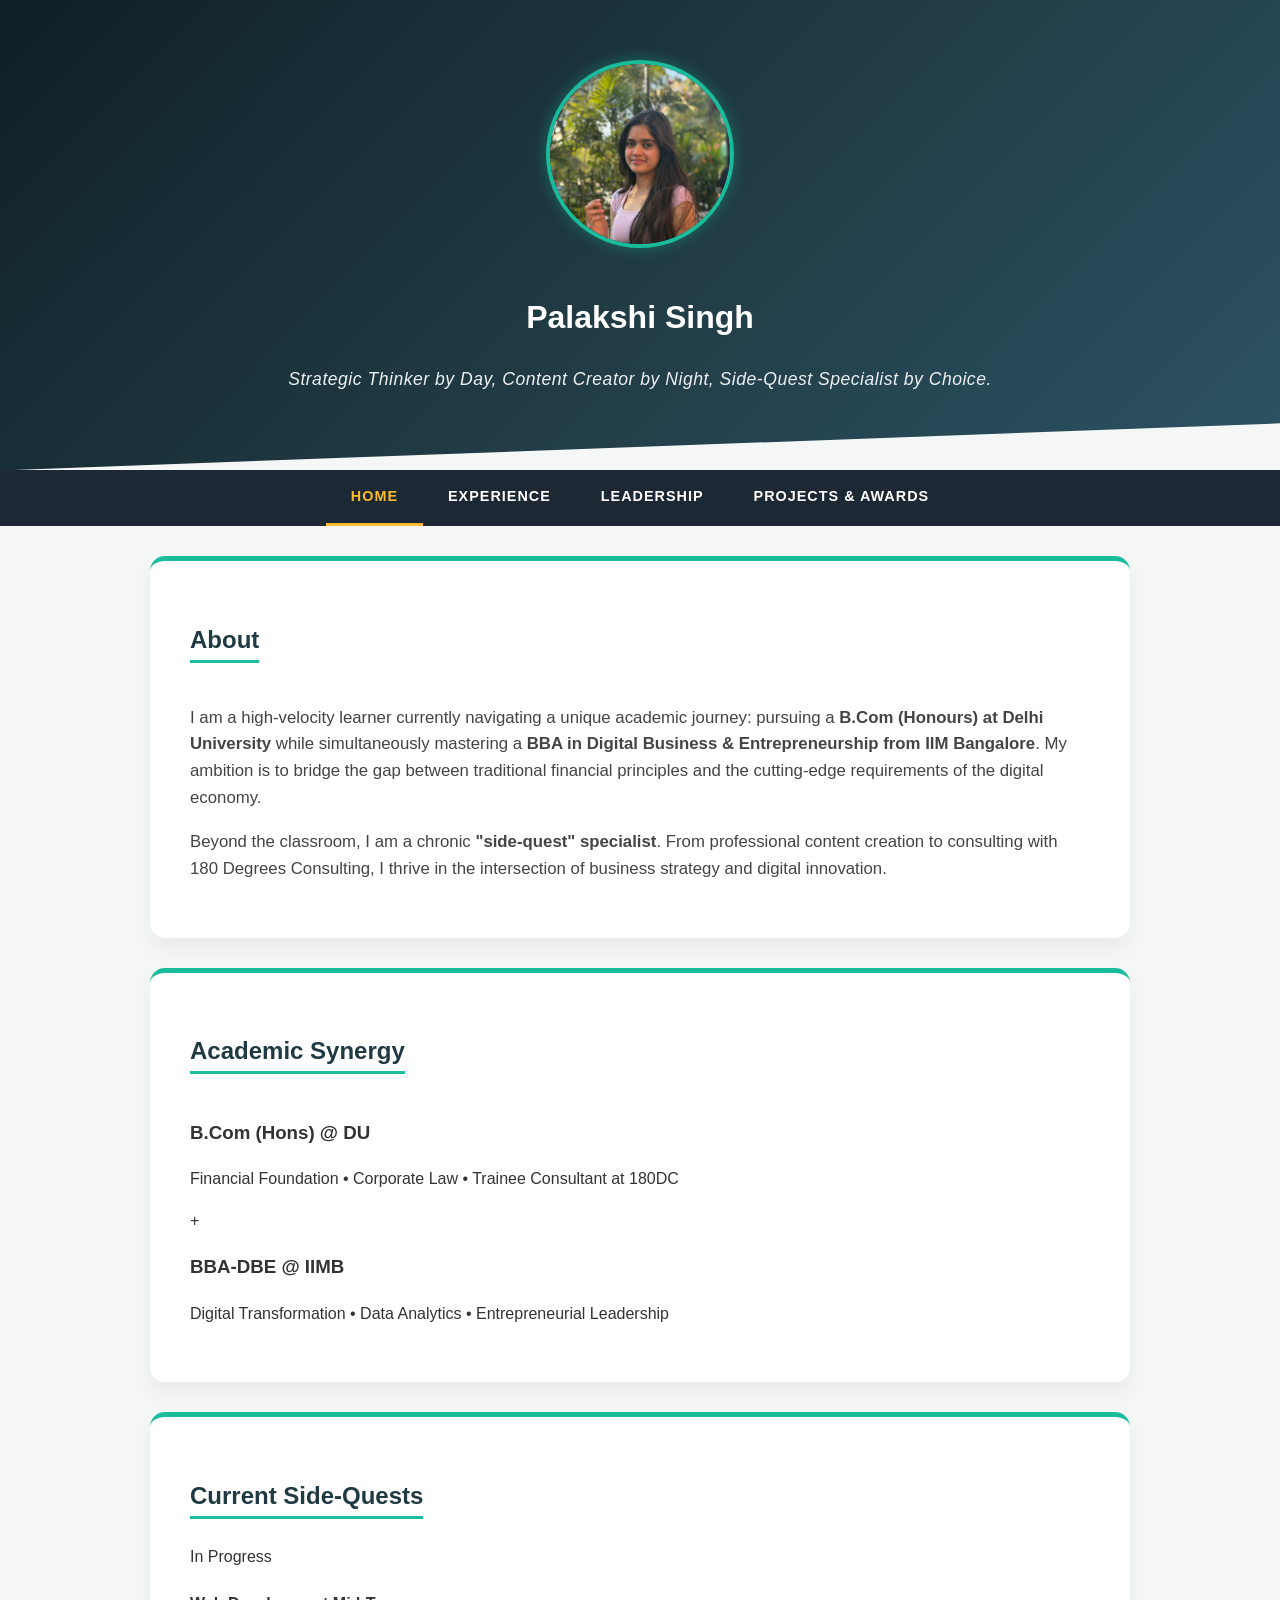
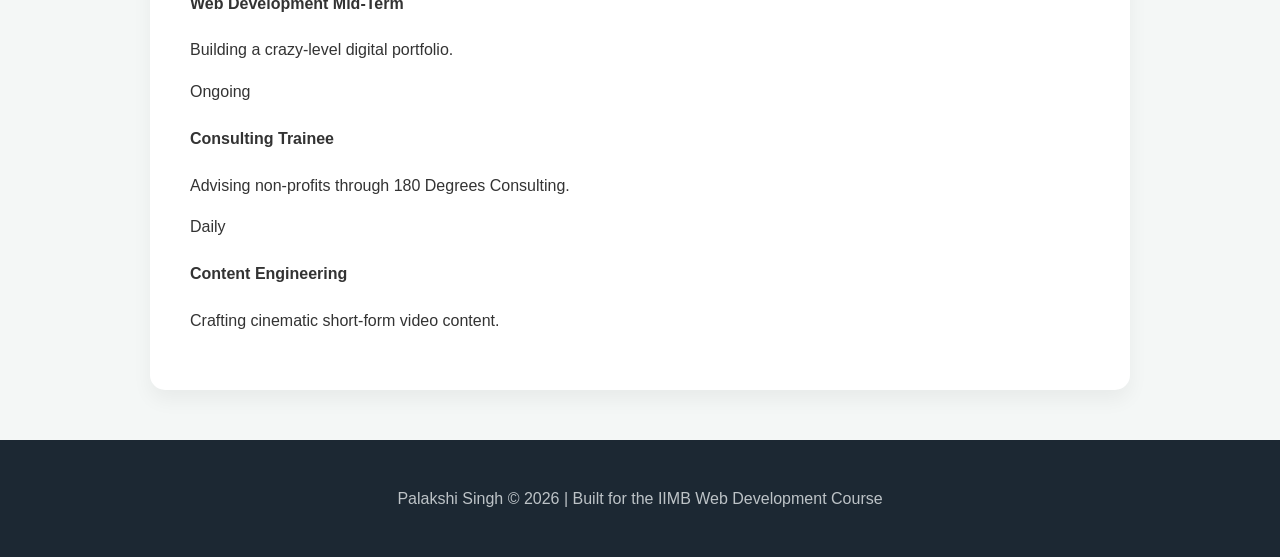
==== index.html @ eb44dcea "index.html" ====
<!DOCTYPE html>
<html lang="en">
<head>
    <meta charset="UTF-8">
    <meta name="viewport" content="width=device-width, initial-scale=1.0">
    <title>Palakshi Singh | Strategic Leader</title>
    <link rel="stylesheet" href="style.css">
</head>
<body>
    <header>
        <div class="header-content">
            <img src="profile.jpeg" alt="Palakshi Singh" class="profile-img">
            <h1>Palakshi Singh</h1>
            <p class="tagline">Strategic Thinker by Day, Content Creator by Night, Side-Quest Specialist by Choice.</p>
        </div>
    </header>

    <nav>
        <ul>
            <li><a href="index.html" class="active">Home</a></li>
            <li><a href="experience.html">Experience</a></li>
            <li><a href="leadership.html">Leadership</a></li>
            <li><a href="projects.html">Projects & Awards</a></li>
        </ul>
    </nav>

    <main>
        <section class="card glass-card">
            <h2>About</h2>
            <div class="about-content">
                <p>I am a high-velocity learner currently navigating a unique academic journey: pursuing a <strong>B.Com (Honours) at Delhi University</strong> while simultaneously mastering a <strong>BBA in Digital Business & Entrepreneurship from IIM Bangalore</strong>. My ambition is to bridge the gap between traditional financial principles and the cutting-edge requirements of the digital economy.</p>
                <p>Beyond the classroom, I am a chronic <strong>"side-quest" specialist</strong>. From professional content creation to consulting with 180 Degrees Consulting, I thrive in the intersection of business strategy and digital innovation.</p>
            </div>
        </section>

        <section class="card">
            <h2>Academic Synergy</h2>
            <div class="synergy-container">
                <div class="synergy-box du">
                    <h3>B.Com (Hons) @ DU</h3>
                    <p>Financial Foundation • Corporate Law • Trainee Consultant at 180DC</p>
                </div>
                <div class="synergy-plus">+</div>
                <div class="synergy-box iimb">
                    <h3>BBA-DBE @ IIMB</h3>
                    <p>Digital Transformation • Data Analytics • Entrepreneurial Leadership</p>
                </div>
            </div>
        </section>

        <section class="card">
            <h2>Current Side-Quests</h2>
            <div class="quest-grid">
                <div class="quest-item">
                    <span class="quest-status">In Progress</span>
                    <h4>Web Development Mid-Term</h4>
                    <p>Building a crazy-level digital portfolio.</p>
                </div>
                <div class="quest-item">
                    <span class="quest-status">Ongoing</span>
                    <h4>Consulting Trainee</h4>
                    <p>Advising non-profits through 180 Degrees Consulting.</p>
                </div>
                <div class="quest-item">
                    <span class="quest-status">Daily</span>
                    <h4>Content Engineering</h4>
                    <p>Crafting cinematic short-form video content.</p>
                </div>
            </div>
        </section>
    </main>

    <footer>
        <p>Palakshi Singh &copy; 2026 | Built for the IIMB Web Development Course</p>
    </footer>
</body>
</html>
---- style.css ----
/* 1. Variables for easy theme management */
:root {
    --primary-gradient: linear-gradient(135deg, #0f2027, #203a43, #2c5364);
    --accent-color: #1abc9c;
    --text-dark: #2c3e50;
    --card-shadow: 0 10px 30px rgba(0,0,0,0.15);
}

/* 2. Body & Background */
body {
    font-family: 'Segoe UI', Roboto, Helvetica, sans-serif;
    line-height: 1.7;
    margin: 0;
    background-color: #f0f2f5;
    color: var(--text-dark);
}

/* 3. Header with New Background Gradient */
header {
    background: var(--primary-gradient);
    color: white;
    padding: 80px 20px;
    text-align: center;
    clip-path: polygon(0 0, 100% 0, 100% 85%, 0% 100%); /* Adds a stylish diagonal cut */
}

.profile-img {
    width: 220px; /* Larger as requested */
    height: 220px;
    border-radius: 50%;
    border: 6px solid rgba(255,255,255,0.2);
    object-fit: cover;
    transition: transform 0.4s ease;
}

.profile-img:hover {
    transform: rotate(5deg) scale(1.05);
}

/* 4. Navigation bar */
nav {
    background: #1c2833;
    position: sticky;
    top: 0;
    z-index: 1000;
}

nav ul {
    display: flex;
    justify-content: center;
    padding: 0;
    margin: 0;
    list-style: none;
}

nav a {
    color: white;
    text-decoration: none;
    padding: 15px 20px;
    font-size: 0.9rem;
    text-transform: uppercase;
    letter-spacing: 1px;
}

nav a:hover {
    background: var(--accent-color);
}

/* 5. Content Cards */
.card {
    background: white;
    max-width: 950px;
    margin: -40px auto 40px; /* Pulls first card onto the header */
    padding: 40px;
    border-radius: 15px;
    box-shadow: var(--card-shadow);
    position: relative;
}

h2 {
    color: #203a43;
    border-bottom: 3px solid var(--accent-color);
    display: inline-block;
    margin-bottom: 25px;
}

/* 6. Table Styling */
table {
    width: 100%;
    border-collapse: collapse;
}

th {
    background: #f8f9fa;
    padding: 15px;
    text-align: left;
}

td {
    padding: 15px;
    border-bottom: 1px solid #eee;
}

/* 7. Innovation Project Grid */
.project-container {
    display: grid;
    grid-template-columns: repeat(auto-fit, minmax(280px, 1fr));
    gap: 20px;
}

.project-box {
    background: #fdfdfd;
    border: 1px solid #efefef;
    padding: 20px;
    border-radius: 10px;
    transition: all 0.3s ease;
}

.project-box:hover {
    border-color: var(--accent-color);
    transform: translateY(-5px);
    box-shadow: 0 5px 15px rgba(0,0,0,0.1);
}

/* Footer */
footer {
    text-align: center;
    padding: 40px;
    background: #1c2833;
    color: #bdc3c7;
}

:root {
    --primary-gradient: linear-gradient(135deg, #0f2027, #203a43, #2c5364);
    --accent: #1abc9c;
    --highlight: #fdbb2d;
    --transition-speed: 0.4s;
}

body {
    font-family: 'Segoe UI', sans-serif;
    margin: 0;
    background-color: #f4f7f6;
    color: #333;
    line-height: 1.6;
}

header {
    background: var(--primary-gradient);
    color: white;
    padding: 80px 20px;
    text-align: center;
    clip-path: polygon(0 0, 100% 0, 100% 90%, 0% 100%);
}

/* --- 1. PICTURE HOVER EFFECT --- */
.profile-img {
    width: 200px;
    height: 200px;
    border-radius: 50%;
    border: 4px solid var(--accent);
    object-fit: cover;
    margin-bottom: 15px;
    box-shadow: 0 0 15px rgba(26, 188, 156, 0.4);
    transition: transform var(--transition-speed) ease, box-shadow var(--transition-speed) ease;
}

.profile-img:hover {
    transform: scale(1.1) rotate(3deg); /* Slightly grows and tilts */
    box-shadow: 0 0 30px rgba(26, 188, 156, 0.8); /* Glow intensifies */
    cursor: pointer;
}

nav {
    background: #1c2833;
    position: sticky;
    top: 0;
    z-index: 100;
}

nav ul {
    display: flex;
    justify-content: center;
    list-style: none;
    padding: 0;
}

nav a {
    color: white;
    text-decoration: none;
    padding: 15px 25px;
    display: block;
    font-weight: bold;
    transition: color 0.3s ease;
}

nav a:hover {
    color: var(--highlight);
}

/* --- 2. SECTION (CARD) HOVER EFFECT --- */
.card {
    background: white;
    max-width: 950px;
    margin: -30px auto 40px;
    padding: 40px;
    border-radius: 15px;
    box-shadow: 0 10px 30px rgba(0,0,0,0.1);
    border-top: 5px solid var(--accent);
    transition: transform var(--transition-speed) ease, box-shadow var(--transition-speed) ease;
}

.card:hover {
    transform: translateY(-10px); /* Lifts the entire section up */
    box-shadow: 0 20px 40px rgba(0,0,0,0.2); /* Shadow deepens for depth */
}

.achievement-row {
    display: flex;
    align-items: center;
    gap: 40px;
    margin-bottom: 50px;
}

.achievement-row.reverse {
    flex-direction: row-reverse;
}

/* Achievement Image Hover */
.achievement-img {
    width: 300px;
    height: 200px;
    object-fit: cover;
    border-radius: 12px;
    box-shadow: 0 5px 15px rgba(0,0,0,0.1);
    transition: transform 0.3s ease;
}

.achievement-img:hover {
    transform: scale(1.05);
}

/* Project Item Hover */
.project-item {
    background: #fafafa;
    padding: 20px;
    border-left: 4px solid var(--highlight);
    border-radius: 5px;
    transition: background 0.3s ease, transform 0.3s ease;
}

.project-item:hover {
    background: #fff;
    transform: translateX(10px); /* Slides slightly to the right */
}

.pdf-btn {
    display: inline-block;
    padding: 12px 30px;
    background: var(--primary-gradient);
    color: white;
    text-decoration: none;
    border-radius: 50px;
    margin-top: 15px;
    transition: all 0.3s ease;
}

.pdf-btn:hover {
    background: var(--accent);
    letter-spacing: 1px; /* Expands slightly for effect */
}

footer {
    text-align: center;
    padding: 40px;
    background: #1c2833;
    color: white;
}

:root {
    --primary-gradient: linear-gradient(135deg, #0f2027, #203a43, #2c5364);
    --accent: #1abc9c;
    --highlight: #fdbb2d;
    --anim: 0.4s cubic-bezier(0.175, 0.885, 0.32, 1.275);
}

body {
    font-family: 'Segoe UI', sans-serif;
    margin: 0;
    background-color: #f4f7f6;
    color: #333;
}

header {
    background: var(--primary-gradient);
    color: white;
    padding: 80px 20px;
    text-align: center;
    clip-path: polygon(0 0, 100% 0, 100% 90%, 0% 100%);
}

/* --- INTERACTIVE PICTURE --- */
.profile-img {
    width: 210px;
    height: 210px;
    border-radius: 50%;
    border: 5px solid var(--accent);
    object-fit: cover;
    transition: transform var(--anim), box-shadow var(--anim);
}

.profile-img:hover {
    transform: scale(1.1) rotate(5deg);
    box-shadow: 0 0 25px var(--accent);
}

nav { background: #1c2833; position: sticky; top: 0; z-index: 100; }
nav ul { display: flex; justify-content: center; list-style: none; padding: 0; }
nav a { color: white; text-decoration: none; padding: 15px 25px; font-weight: bold; transition: 0.3s; }
nav a:hover { color: var(--highlight); }

/* --- INTERACTIVE SECTIONS (CARDS) --- */
.card {
    background: white;
    max-width: 950px;
    margin: -30px auto 40px;
    padding: 40px;
    border-radius: 15px;
    box-shadow: 0 10px 20px rgba(0,0,0,0.1);
    border-top: 5px solid var(--accent);
    transition: transform var(--anim), box-shadow var(--anim);
}

.card:hover {
    transform: translateY(-12px);
    box-shadow: 0 20px 40px rgba(0,0,0,0.15);
}

.achievement-row { display: flex; align-items: center; gap: 40px; margin-top: 20px; }
.achievement-row.reverse { flex-direction: row-reverse; }

.achievement-img {
    width: 280px;
    height: 180px;
    border-radius: 10px;
    object-fit: cover;
    transition: transform 0.4s ease;
}

.achievement-img:hover { transform: scale(1.05); }

/* Project Grid & Items */
.project-grid { display: grid; grid-template-columns: repeat(auto-fit, minmax(220px, 1fr)); gap: 15px; margin-top: 20px; }
.project-item {
    background: #fafafa;
    padding: 15px;
    border-radius: 8px;
    border-left: 4px solid var(--highlight);
    transition: transform 0.3s ease, background 0.3s ease;
}

.project-item:hover {
    transform: translateX(8px);
    background: #fff;
}

.btn-small { font-size: 0.8rem; color: var(--accent); text-decoration: none; font-weight: bold; }
footer { text-align: center; padding: 40px; background: #1c2833; color: white; }

:root {
    --bg-gradient: linear-gradient(135deg, #0f2027, #203a43, #2c5364);
    --accent: #1abc9c;
    --highlight: #fdbb2d;
    --transition: 0.4s cubic-bezier(0.175, 0.885, 0.32, 1.275);
}

body { font-family: 'Segoe UI', sans-serif; margin: 0; background: #f4f7f6; color: #333; }

/* Interactive Header & Nav */
header { background: var(--bg-gradient); color: white; padding: 60px 20px; text-align: center; }
.profile-img { 
    width: 180px; height: 180px; border-radius: 50%; border: 4px solid var(--accent); 
    transition: var(--transition);
}
.profile-img:hover { transform: scale(1.1) rotate(5deg); box-shadow: 0 0 20px var(--accent); }

nav { background: #1c2833; position: sticky; top: 0; z-index: 1000; }
nav ul { display: flex; justify-content: center; list-style: none; padding: 0; margin: 0; }
nav a { color: white; text-decoration: none; padding: 15px 25px; font-weight: bold; transition: 0.3s; }
nav a:hover, .active { color: var(--highlight); border-bottom: 2px solid var(--highlight); }

/* Card Animations */
.card {
    background: white; max-width: 900px; margin: 30px auto; padding: 40px; 
    border-radius: 15px; box-shadow: 0 10px 20px rgba(0,0,0,0.05);
    border-top: 5px solid var(--accent); transition: var(--transition);
}
.card:hover { transform: translateY(-10px); box-shadow: 0 20px 40px rgba(0,0,0,0.15); }

/* Content Layouts */
.achievement-row { display: flex; align-items: center; gap: 30px; margin: 20px 0; }
.achievement-row.reverse { flex-direction: row-reverse; }
.achievement-img { width: 250px; border-radius: 10px; transition: 0.3s; }
.achievement-img:hover { transform: scale(1.05); }

.detail-box { padding: 15px; border-left: 4px solid var(--accent); background: #fafafa; margin-bottom: 15px; }

.project-grid { display: grid; grid-template-columns: repeat(auto-fit, minmax(250px, 1fr)); gap: 15px; }
.project-item { 
    background: #fdfdfd; padding: 15px; border: 1px solid #eee; border-radius: 8px; 
    transition: 0.3s; border-left: 4px solid var(--highlight);
}
.project-item:hover { transform: translateX(10px); background: #fff; }

.btn-pdf { color: var(--accent); font-weight: bold; text-decoration: none; font-size: 0.9rem; }

/* Add these new rules to your existing style.css */

.tagline {
    font-size: 1.1rem;
    font-weight: 300;
    color: #ecf0f1;
    font-style: italic;
    margin-top: 10px;
    letter-spacing: 0.5px;
}

.institution {
    font-weight: bold;
    color: var(--accent);
    margin-bottom: 5px;
}

.about-content p {
    margin-bottom: 15px;
    font-size: 1.05rem;
    color: #444;
}

/* Enhancing the Active Nav Link */
nav a.active {
    border-bottom: 3px solid var(--highlight);
    color: var(--highlight);
}

footer {
    text-align: center;
    padding: 30px;
    background: #1c2833;
    color: #bdc3c7;
    margin-top: 50px;
}

/* Ensure consistent image sizing for the internship/volunteering images */
.achievement-img {
    width: 300px;
    height: 200px;
    object-fit: cover; /* This prevents the images from looking stretched */
    border-radius: 12px;
    box-shadow: 0 5px 15px rgba(0,0,0,0.2);
    transition: transform 0.4s ease, box-shadow 0.4s ease;
}

.achievement-img:hover {
    transform: scale(1.05);
    box-shadow: 0 8px 25px rgba(0,0,0,0.3);
}
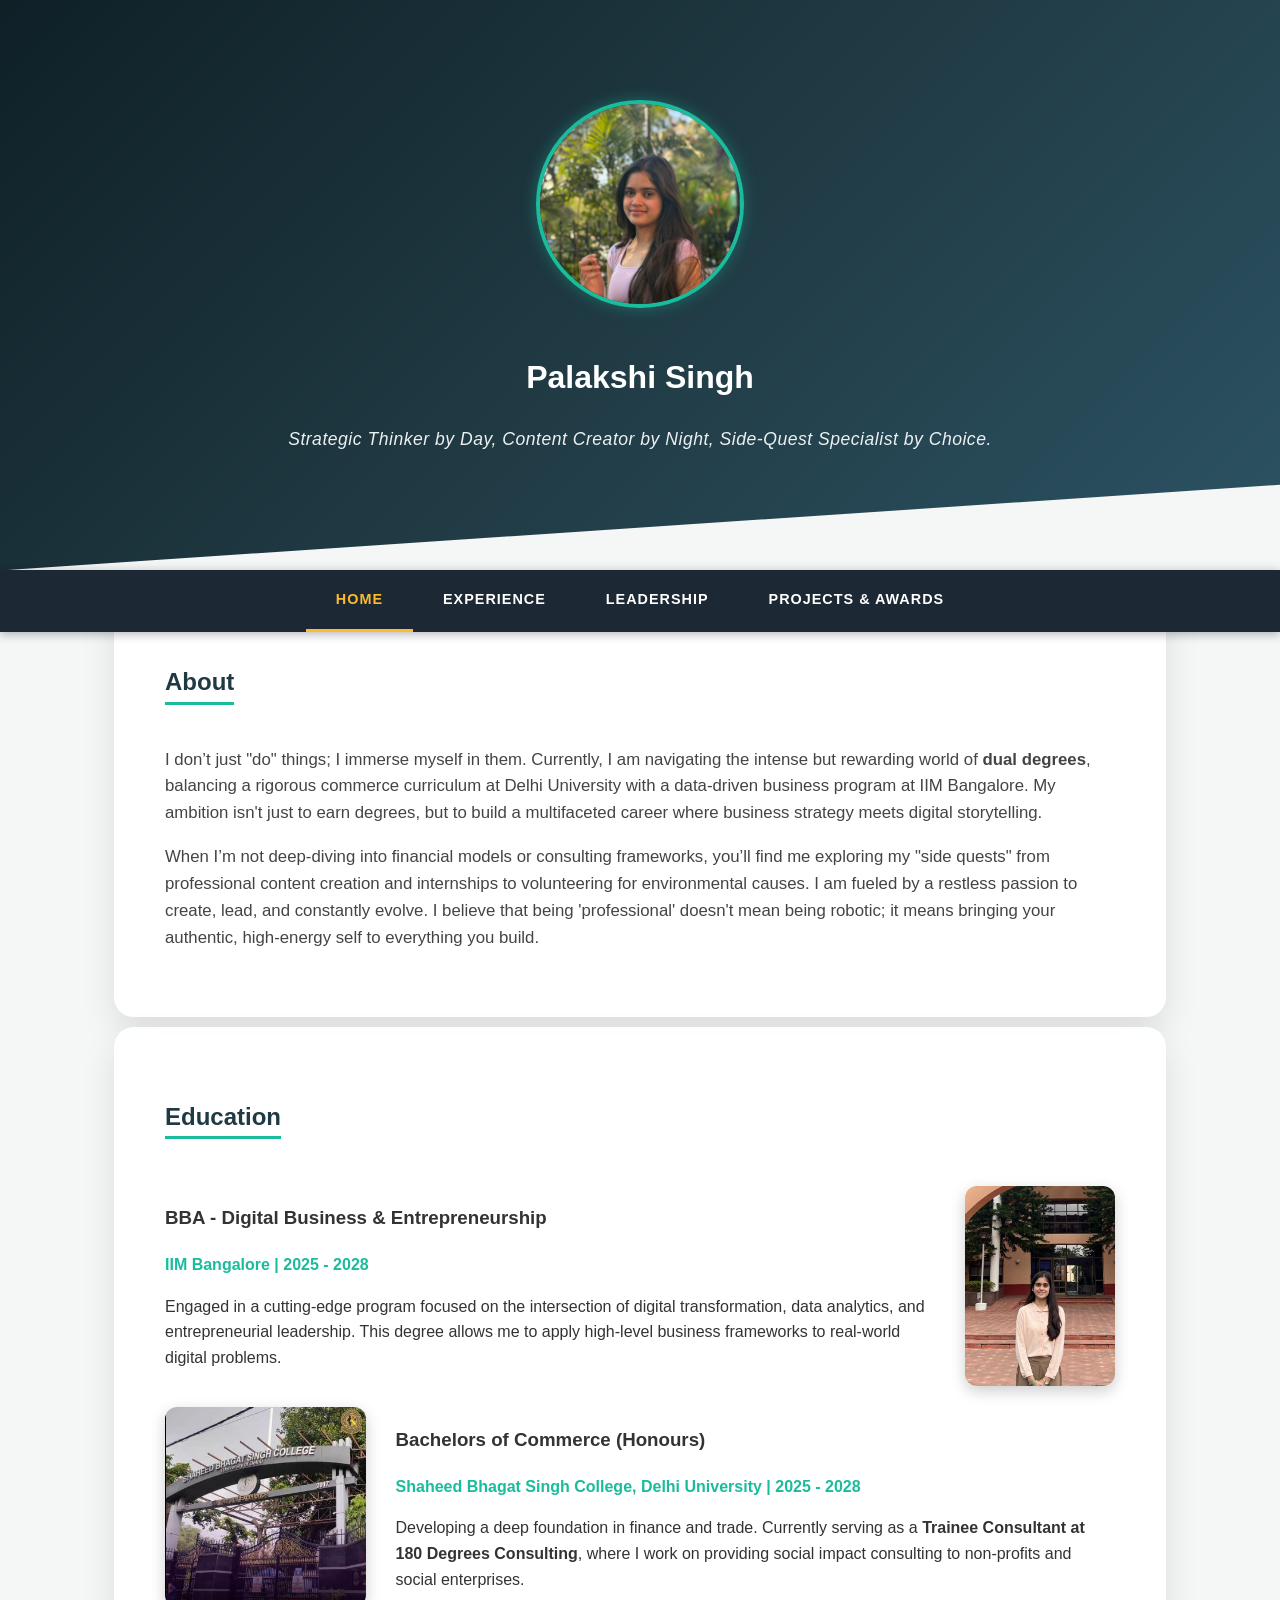
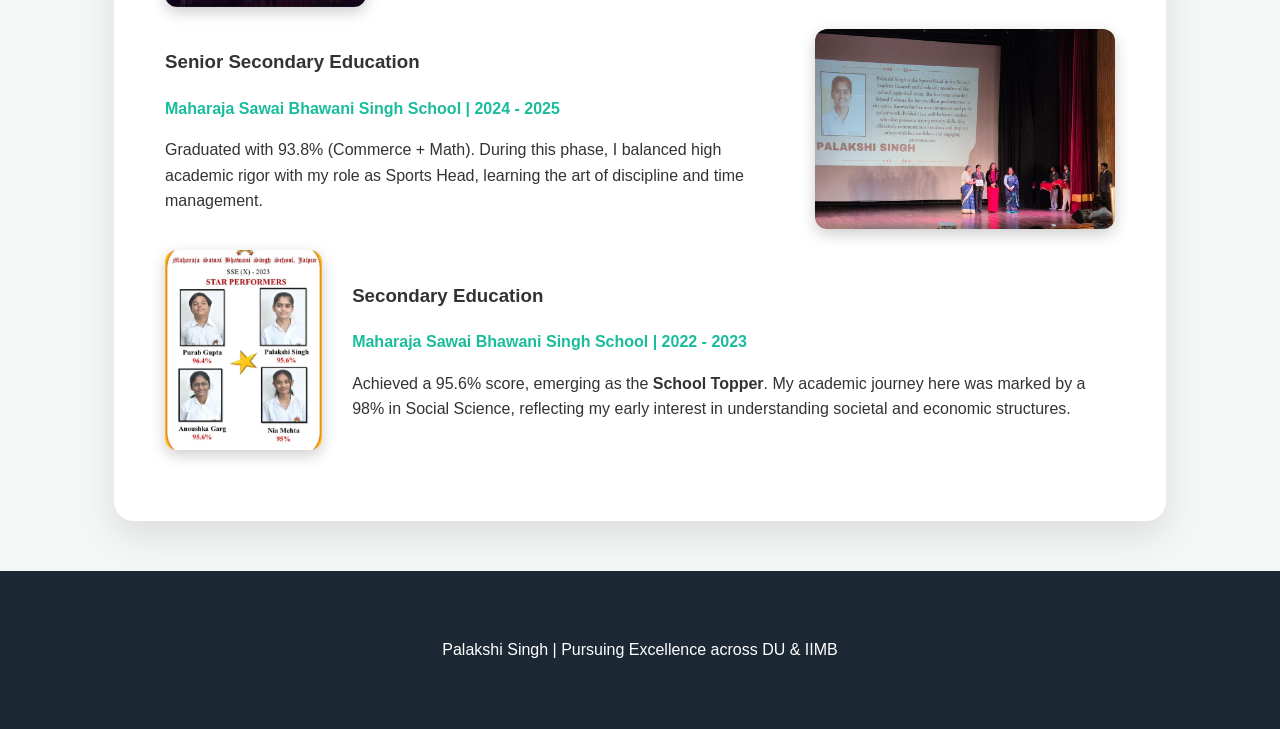
==== commit 9c772026: "index.html" ====
--- a/index.html
+++ b/index.html
@@ -3,7 +3,7 @@
 <head>
     <meta charset="UTF-8">
     <meta name="viewport" content="width=device-width, initial-scale=1.0">
-    <title>Palakshi Singh | Strategic Leader</title>
+    <title>Palakshi Singh | Home</title>
     <link rel="stylesheet" href="style.css">
 </head>
 <body>
@@ -25,53 +25,56 @@
     </nav>
 
     <main>
-        <section class="card glass-card">
+        <section class="card">
             <h2>About</h2>
             <div class="about-content">
-                <p>I am a high-velocity learner currently navigating a unique academic journey: pursuing a <strong>B.Com (Honours) at Delhi University</strong> while simultaneously mastering a <strong>BBA in Digital Business & Entrepreneurship from IIM Bangalore</strong>. My ambition is to bridge the gap between traditional financial principles and the cutting-edge requirements of the digital economy.</p>
-                <p>Beyond the classroom, I am a chronic <strong>"side-quest" specialist</strong>. From professional content creation to consulting with 180 Degrees Consulting, I thrive in the intersection of business strategy and digital innovation.</p>
+                <p>I don’t just "do" things; I immerse myself in them. Currently, I am navigating the intense but rewarding world of <strong>dual degrees</strong>, balancing a rigorous commerce curriculum at Delhi University with a data-driven business program at IIM Bangalore. My ambition isn't just to earn degrees, but to build a multifaceted career where business strategy meets digital storytelling.</p>
+                <p>When I’m not deep-diving into financial models or consulting frameworks, you’ll find me exploring my "side quests" from professional content creation and internships to volunteering for environmental causes. I am fueled by a restless passion to create, lead, and constantly evolve. I believe that being 'professional' doesn't mean being robotic; it means bringing your authentic, high-energy self to everything you build.</p>
             </div>
         </section>
+        <section class="card">
+            <h2>Education</h2>
+            
+            <div class="achievement-row">
+                <div class="achievement-text">
+                    <h3>BBA - Digital Business & Entrepreneurship</h3>
+                    <p class="institution">IIM Bangalore | 2025 - 2028</p>
+                    <p>Engaged in a cutting-edge program focused on the intersection of digital transformation, data analytics, and entrepreneurial leadership. This degree allows me to apply high-level business frameworks to real-world digital problems.</p>
+                </div>
+                <img src="iimb.jpeg" alt="IIM Bangalore" class="achievement-img">
+            </div>
 
-        <section class="card">
-            <h2>Academic Synergy</h2>
-            <div class="synergy-container">
-                <div class="synergy-box du">
-                    <h3>B.Com (Hons) @ DU</h3>
-                    <p>Financial Foundation • Corporate Law • Trainee Consultant at 180DC</p>
+            <div class="achievement-row reverse">
+                <div class="achievement-text">
+                    <h3>Bachelors of Commerce (Honours)</h3>
+                    <p class="institution">Shaheed Bhagat Singh College, Delhi University | 2025 - 2028</p>
+                    <p>Developing a deep foundation in finance and trade. Currently serving as a <strong>Trainee Consultant at 180 Degrees Consulting</strong>, where I work on providing social impact consulting to non-profits and social enterprises.</p>
                 </div>
-                <div class="synergy-plus">+</div>
-                <div class="synergy-box iimb">
-                    <h3>BBA-DBE @ IIMB</h3>
-                    <p>Digital Transformation • Data Analytics • Entrepreneurial Leadership</p>
+                <img src="sbsc.jpeg" alt="SBSC Delhi University" class="achievement-img">
+            </div>
+
+            <div class="achievement-row">
+                <div class="achievement-text">
+                    <h3>Senior Secondary Education</h3>
+                    <p class="institution">Maharaja Sawai Bhawani Singh School | 2024 - 2025</p>
+                    <p>Graduated with 93.8% (Commerce + Math). During this phase, I balanced high academic rigor with my role as Sports Head, learning the art of discipline and time management.</p>
                 </div>
+                <img src="class12.jpeg" alt="Senior Secondary" class="achievement-img">
             </div>
-        </section>
 
-        <section class="card">
-            <h2>Current Side-Quests</h2>
-            <div class="quest-grid">
-                <div class="quest-item">
-                    <span class="quest-status">In Progress</span>
-                    <h4>Web Development Mid-Term</h4>
-                    <p>Building a crazy-level digital portfolio.</p>
+            <div class="achievement-row reverse">
+                <div class="achievement-text">
+                    <h3>Secondary Education</h3>
+                    <p class="institution">Maharaja Sawai Bhawani Singh School | 2022 - 2023</p>
+                    <p>Achieved a 95.6% score, emerging as the <strong>School Topper</strong>. My academic journey here was marked by a 98% in Social Science, reflecting my early interest in understanding societal and economic structures.</p>
                 </div>
-                <div class="quest-item">
-                    <span class="quest-status">Ongoing</span>
-                    <h4>Consulting Trainee</h4>
-                    <p>Advising non-profits through 180 Degrees Consulting.</p>
-                </div>
-                <div class="quest-item">
-                    <span class="quest-status">Daily</span>
-                    <h4>Content Engineering</h4>
-                    <p>Crafting cinematic short-form video content.</p>
-                </div>
+                <img src="class10.jpeg" alt="Secondary Education" class="achievement-img">
             </div>
         </section>
     </main>
-
+    
     <footer>
-        <p>Palakshi Singh &copy; 2026 | Built for the IIMB Web Development Course</p>
+        <p>Palakshi Singh | Pursuing Excellence across DU & IIMB</p>
     </footer>
 </body>
 </html>
--- a/style.css
+++ b/style.css
@@ -464,4 +464,103 @@
 .achievement-img:hover {
     transform: scale(1.05);
     box-shadow: 0 8px 25px rgba(0,0,0,0.3);
-}+}
+
+:root {
+    --bg-gradient: linear-gradient(135deg, #0f2027, #203a43, #2c5364);
+    --accent: #1abc9c;
+    --highlight: #fdbb2d;
+    --white-glass: rgba(255, 255, 255, 0.85);
+    --transition: 0.4s cubic-bezier(0.175, 0.885, 0.32, 1.275);
+}
+
+/* CRAZY-LEVEL POLISH: SMOOTH SCROLL & SCROLLBAR */
+html { scroll-behavior: smooth; }
+::-webkit-scrollbar { width: 10px; }
+::-webkit-scrollbar-track { background: #1c2833; }
+::-webkit-scrollbar-thumb { background: var(--accent); border-radius: 10px; }
+
+body { 
+    font-family: 'Segoe UI', Tahoma, Geneva, Verdana, sans-serif; 
+    margin: 0; 
+    background: #f4f7f6; 
+    color: #333; 
+}
+
+header { 
+    background: var(--bg-gradient); 
+    color: white; 
+    padding: 100px 20px; 
+    text-align: center; 
+    clip-path: polygon(0 0, 100% 0, 100% 85%, 0% 100%);
+}
+
+.profile-img { 
+    width: 200px; height: 200px; border-radius: 50%; border: 4px solid var(--accent); 
+    transition: var(--transition);
+}
+.profile-img:hover { transform: scale(1.1) rotate(5deg); box-shadow: 0 0 30px var(--accent); }
+
+nav { background: #1c2833; position: sticky; top: 0; z-index: 1000; box-shadow: 0 2px 10px rgba(0,0,0,0.3); }
+nav ul { display: flex; justify-content: center; list-style: none; padding: 0; margin: 0; }
+nav a { color: white; text-decoration: none; padding: 18px 30px; font-weight: bold; transition: 0.3s; }
+nav a:hover, .active { color: var(--highlight); border-bottom: 3px solid var(--highlight); }
+
+/* GLASSMORPHISM CARD */
+.glass-card {
+    background: var(--white-glass) !important;
+    backdrop-filter: blur(12px);
+    border: 1px solid rgba(255, 255, 255, 0.3) !important;
+}
+
+.card {
+    background: white; max-width: 950px; margin: -40px auto 50px; padding: 50px; 
+    border-radius: 20px; box-shadow: 0 15px 35px rgba(0,0,0,0.1);
+    border-top: 6px solid var(--accent); transition: var(--transition);
+}
+.card:hover { transform: translateY(-10px); box-shadow: 0 25px 50px rgba(0,0,0,0.2); }
+
+/* SYNERGY INFOGRAPHIC */
+.synergy-container { display: flex; align-items: center; justify-content: space-around; gap: 20px; margin-top: 30px; }
+.synergy-box { flex: 1; padding: 25px; border-radius: 15px; color: white; text-align: center; transition: 0.3s; }
+.du { background: #1a2a6c; }
+.iimb { background: #2c5364; }
+.synergy-box:hover { transform: scale(1.05); }
+.synergy-plus { font-size: 3rem; color: var(--accent); font-weight: bold; }
+
+/* QUEST TRACKER */
+.quest-grid { display: grid; grid-template-columns: repeat(auto-fit, minmax(250px, 1fr)); gap: 20px; margin-top: 30px; }
+.quest-item { background: #fdfdfd; padding: 20px; border-radius: 12px; border: 1px solid #eee; position: relative; }
+.quest-status { 
+    font-size: 0.7rem; background: var(--highlight); color: #1c2833; 
+    padding: 3px 8px; border-radius: 5px; font-weight: bold; text-transform: uppercase;
+}
+
+footer { text-align: center; padding: 50px; background: #1c2833; color: white; margin-top: 50px; }
+
+/* Smooth Scrolling for the whole site */
+html {
+    scroll-behavior: smooth;
+}
+
+/* Custom Scrollbar for a premium look */
+::-webkit-scrollbar {
+    width: 10px;
+}
+::-webkit-scrollbar-track {
+    background: #1c2833;
+}
+::-webkit-scrollbar-thumb {
+    background: var(--accent);
+    border-radius: 10px;
+}
+::-webkit-scrollbar-thumb:hover {
+    background: var(--highlight);
+}
+
+/* Glassmorphism effect for cards - The 'Crazy-Level' look */
+.card {
+    background: rgba(255, 255, 255, 0.95);
+    backdrop-filter: blur(10px);
+    border: 1px solid rgba(255, 255, 255, 0.2);
+}
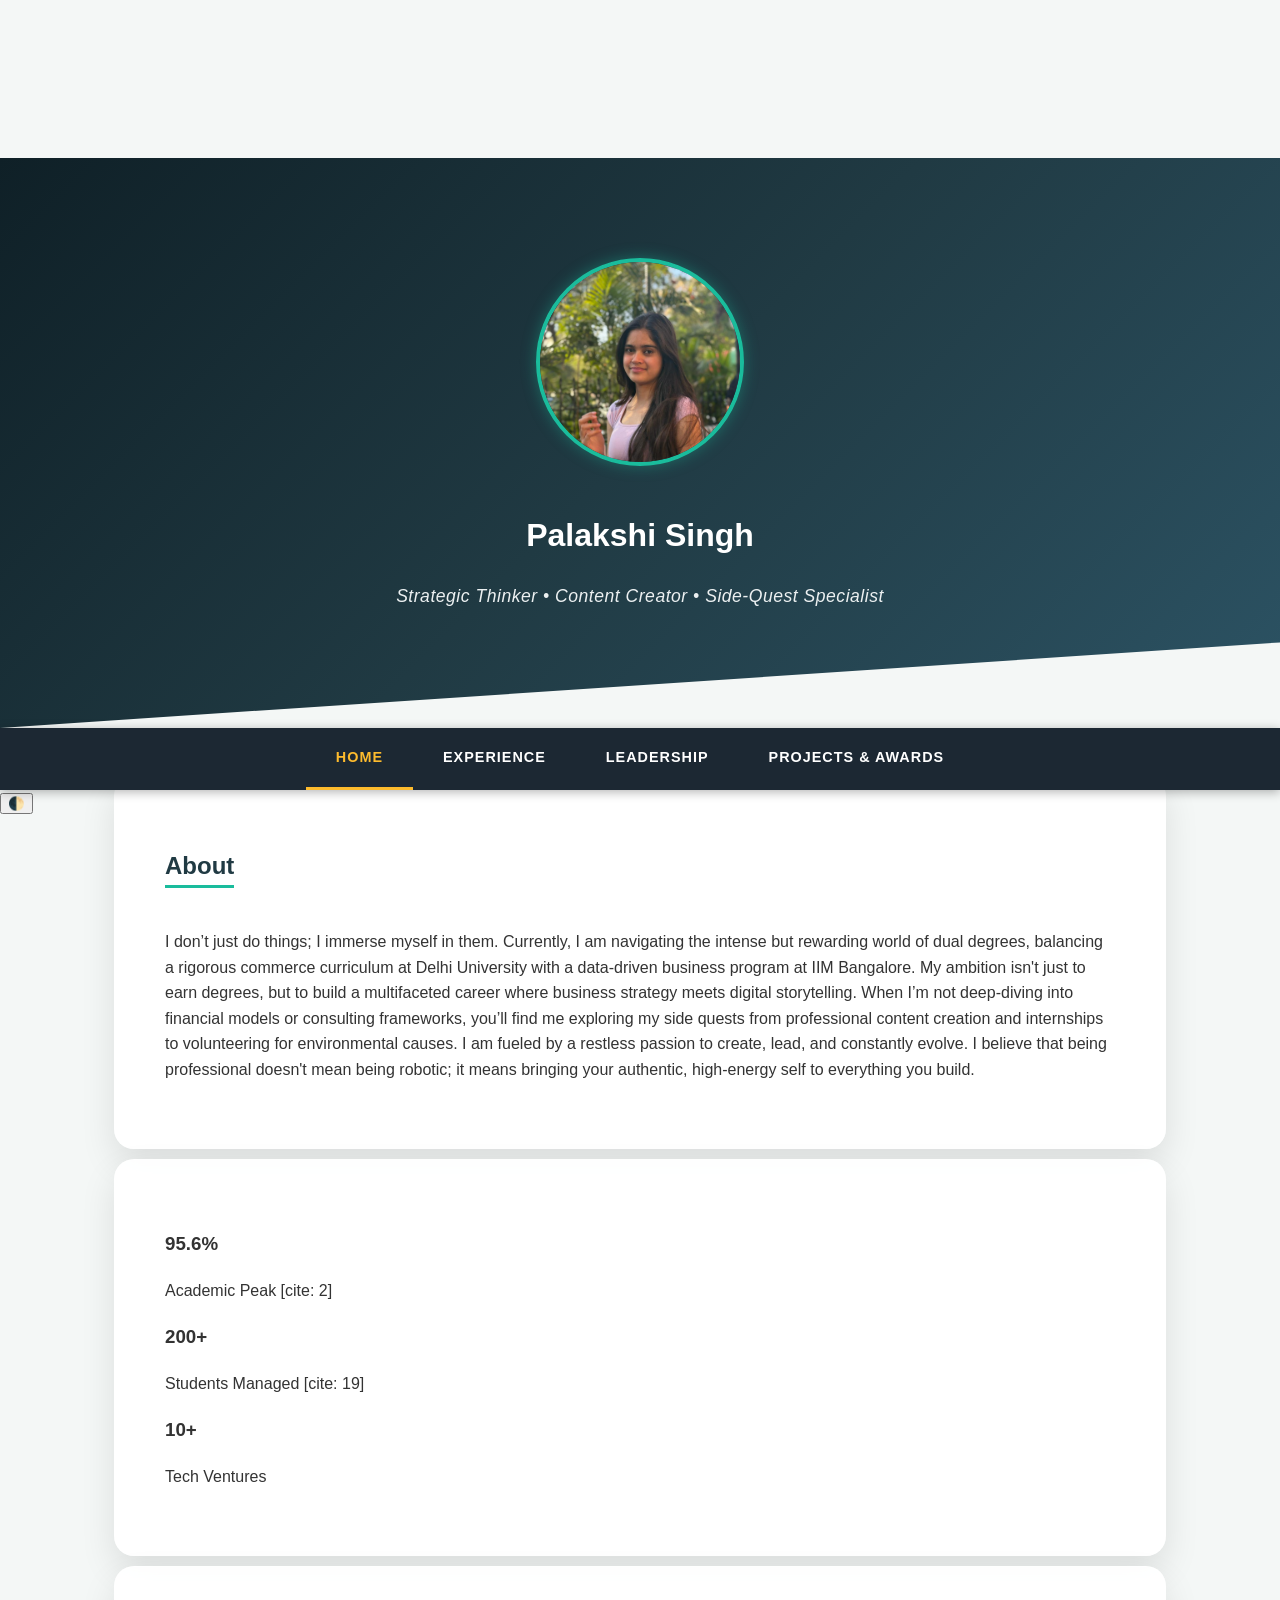
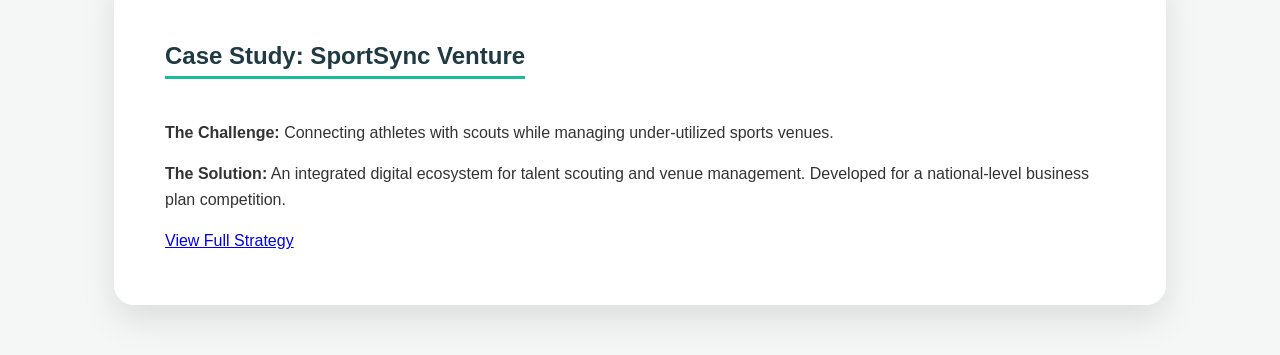
==== commit 3f5fe6ca: "Update index.html" ====
--- a/index.html
+++ b/index.html
@@ -1,17 +1,19 @@
 <!DOCTYPE html>
-<html lang="en">
+<html lang="en" data-theme="light">
 <head>
     <meta charset="UTF-8">
-    <meta name="viewport" content="width=device-width, initial-scale=1.0">
-    <title>Palakshi Singh | Home</title>
+    <title>Palakshi Singh | Side-Quest Specialist</title>
+    <link rel="icon" href="favicon.ico">
     <link rel="stylesheet" href="style.css">
 </head>
 <body>
+    <video autoplay muted loop id="video-bg"><source src="hero-bg.mp4" type="video/mp4"></video>
+
     <header>
         <div class="header-content">
             <img src="profile.jpeg" alt="Palakshi Singh" class="profile-img">
-            <h1>Palakshi Singh</h1>
-            <p class="tagline">Strategic Thinker by Day, Content Creator by Night, Side-Quest Specialist by Choice.</p>
+            <h1 class="gradient-text">Palakshi Singh</h1>
+            <p class="tagline">Strategic Thinker • Content Creator • Side-Quest Specialist</p>
         </div>
     </header>
 
@@ -24,57 +26,43 @@
         </ul>
     </nav>
 
+    <button id="theme-toggle">🌓</button>
+
     <main>
-        <section class="card">
+        <section class="card reveal">
             <h2>About</h2>
-            <div class="about-content">
-                <p>I don’t just "do" things; I immerse myself in them. Currently, I am navigating the intense but rewarding world of <strong>dual degrees</strong>, balancing a rigorous commerce curriculum at Delhi University with a data-driven business program at IIM Bangalore. My ambition isn't just to earn degrees, but to build a multifaceted career where business strategy meets digital storytelling.</p>
-                <p>When I’m not deep-diving into financial models or consulting frameworks, you’ll find me exploring my "side quests" from professional content creation and internships to volunteering for environmental causes. I am fueled by a restless passion to create, lead, and constantly evolve. I believe that being 'professional' doesn't mean being robotic; it means bringing your authentic, high-energy self to everything you build.</p>
-            </div>
+            <p>I don’t just do things; I immerse myself in them. Currently, I am navigating the intense but rewarding world of dual degrees, balancing a rigorous commerce curriculum at Delhi University with a data-driven business program at IIM Bangalore. My ambition isn't just to earn degrees, but to build a multifaceted career where business strategy meets digital storytelling.
+
+When I’m not deep-diving into financial models or consulting frameworks, you’ll find me exploring my side quests from professional content creation and internships to volunteering for environmental causes. I am fueled by a restless passion to create, lead, and constantly evolve. I believe that being professional doesn't mean being robotic; it means bringing your authentic, high-energy self to everything you build.</p>
         </section>
-        <section class="card">
-            <h2>Education</h2>
-            
-            <div class="achievement-row">
-                <div class="achievement-text">
-                    <h3>BBA - Digital Business & Entrepreneurship</h3>
-                    <p class="institution">IIM Bangalore | 2025 - 2028</p>
-                    <p>Engaged in a cutting-edge program focused on the intersection of digital transformation, data analytics, and entrepreneurial leadership. This degree allows me to apply high-level business frameworks to real-world digital problems.</p>
-                </div>
-                <img src="iimb.jpeg" alt="IIM Bangalore" class="achievement-img">
-            </div>
 
-            <div class="achievement-row reverse">
-                <div class="achievement-text">
-                    <h3>Bachelors of Commerce (Honours)</h3>
-                    <p class="institution">Shaheed Bhagat Singh College, Delhi University | 2025 - 2028</p>
-                    <p>Developing a deep foundation in finance and trade. Currently serving as a <strong>Trainee Consultant at 180 Degrees Consulting</strong>, where I work on providing social impact consulting to non-profits and social enterprises.</p>
-                </div>
-                <img src="sbsc.jpeg" alt="SBSC Delhi University" class="achievement-img">
-            </div>
+        <section class="card reveal stats-container">
+            <div class="stat-item"><h3>95.6%</h3><p>Academic Peak [cite: 2]</p></div>
+            <div class="stat-item"><h3>200+</h3><p>Students Managed [cite: 19]</p></div>
+            <div class="stat-item"><h3>10+</h3><p>Tech Ventures</p></div>
+        </section>
 
-            <div class="achievement-row">
-                <div class="achievement-text">
-                    <h3>Senior Secondary Education</h3>
-                    <p class="institution">Maharaja Sawai Bhawani Singh School | 2024 - 2025</p>
-                    <p>Graduated with 93.8% (Commerce + Math). During this phase, I balanced high academic rigor with my role as Sports Head, learning the art of discipline and time management.</p>
-                </div>
-                <img src="class12.jpeg" alt="Senior Secondary" class="achievement-img">
-            </div>
-
-            <div class="achievement-row reverse">
-                <div class="achievement-text">
-                    <h3>Secondary Education</h3>
-                    <p class="institution">Maharaja Sawai Bhawani Singh School | 2022 - 2023</p>
-                    <p>Achieved a 95.6% score, emerging as the <strong>School Topper</strong>. My academic journey here was marked by a 98% in Social Science, reflecting my early interest in understanding societal and economic structures.</p>
-                </div>
-                <img src="class10.jpeg" alt="Secondary Education" class="achievement-img">
-            </div>
+        <section class="card reveal">
+            <h2>Case Study: SportSync Venture</h2>
+            <p><strong>The Challenge:</strong> Connecting athletes with scouts while managing under-utilized sports venues.</p>
+            <p><strong>The Solution:</strong> An integrated digital ecosystem for talent scouting and venue management. Developed for a national-level business plan competition.</p>
+            <a href="projects.html#sportsync" class="btn">View Full Strategy</a>
         </section>
     </main>
-    
-    <footer>
-        <p>Palakshi Singh | Pursuing Excellence across DU & IIMB</p>
-    </footer>
+
+    <script>
+        // DARK MODE LOGIC
+        const toggle = document.getElementById('theme-toggle');
+        toggle.onclick = () => {
+            const current = document.documentElement.getAttribute('data-theme');
+            document.documentElement.setAttribute('data-theme', current === 'light' ? 'dark' : 'light');
+        };
+
+        // SCROLL REVEAL LOGIC
+        const observer = new IntersectionObserver((entries) => {
+            entries.forEach(entry => { if(entry.isIntersecting) entry.target.classList.add('reveal'); });
+        });
+        document.querySelectorAll('.card').forEach(card => observer.observe(card));
+    </script>
 </body>
 </html>
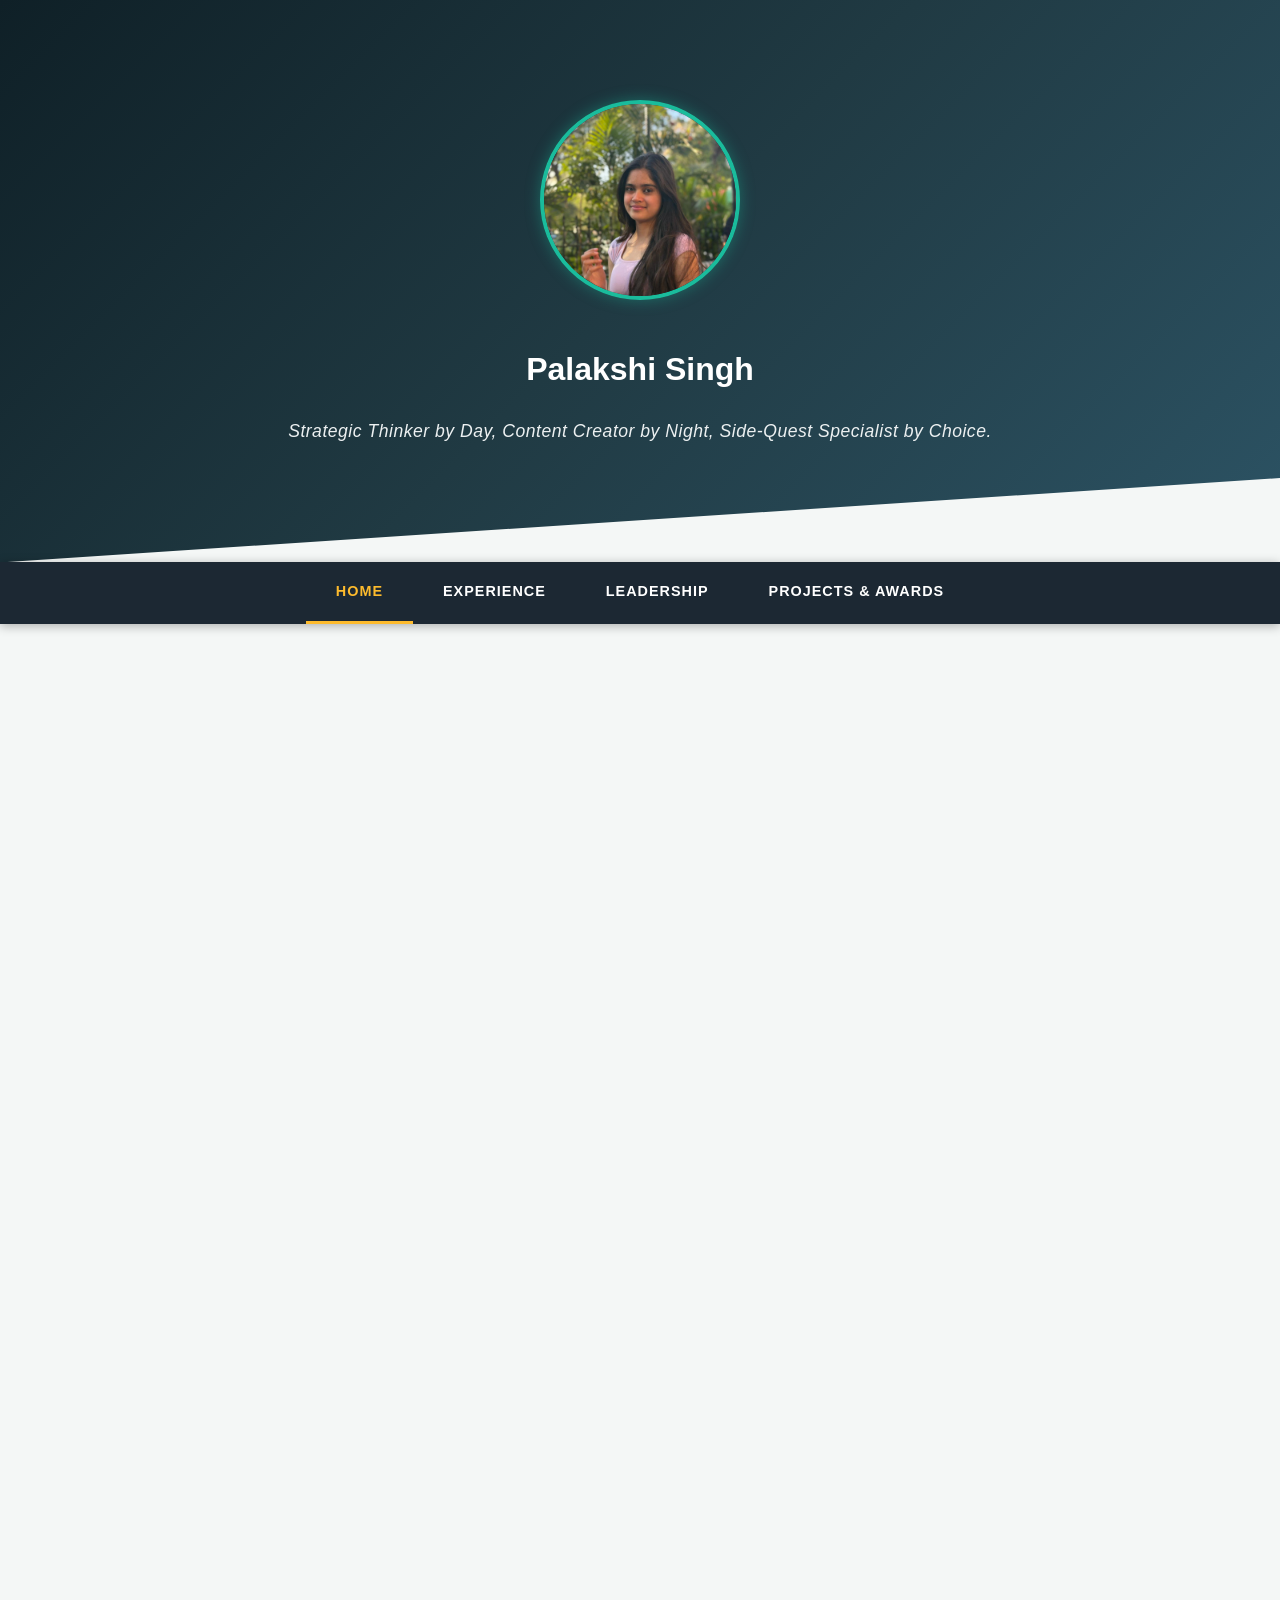
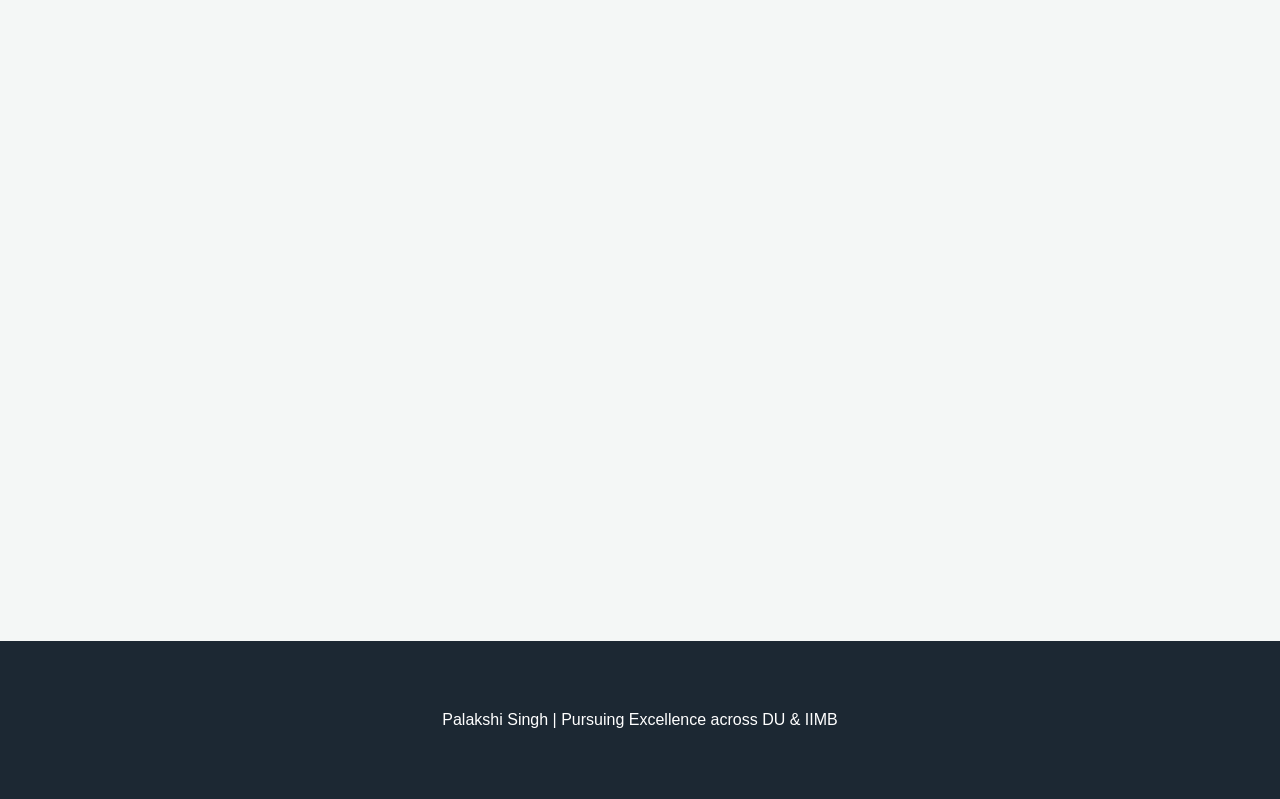
==== commit 4a26aa70: "Update index.html" ====
--- a/index.html
+++ b/index.html
@@ -1,19 +1,17 @@
 <!DOCTYPE html>
-<html lang="en" data-theme="light">
+<html lang="en">
 <head>
     <meta charset="UTF-8">
-    <title>Palakshi Singh | Side-Quest Specialist</title>
-    <link rel="icon" href="favicon.ico">
+    <meta name="viewport" content="width=device-width, initial-scale=1.0">
+    <title>Palakshi Singh | Home</title>
     <link rel="stylesheet" href="style.css">
 </head>
 <body>
-    <video autoplay muted loop id="video-bg"><source src="hero-bg.mp4" type="video/mp4"></video>
-
     <header>
         <div class="header-content">
             <img src="profile.jpeg" alt="Palakshi Singh" class="profile-img">
-            <h1 class="gradient-text">Palakshi Singh</h1>
-            <p class="tagline">Strategic Thinker • Content Creator • Side-Quest Specialist</p>
+            <h1>Palakshi Singh</h1>
+            <p class="tagline">Strategic Thinker by Day, Content Creator by Night, Side-Quest Specialist by Choice.</p>
         </div>
     </header>
 
@@ -26,43 +24,57 @@
         </ul>
     </nav>
 
-    <button id="theme-toggle">🌓</button>
+    <main>
+        <section class="card">
+            <h2>About</h2>
+            <div class="about-content">
+                <p>I don’t just do things; I immerse myself in them. Currently, I am navigating the intense but rewarding world of dual degrees, balancing a rigorous commerce curriculum at Delhi University with a data-driven business program at IIM Bangalore. My ambition isn't just to earn degrees, but to build a multifaceted career where business strategy meets digital storytelling.</p>
+                <p>When I’m not deep-diving into financial models or consulting frameworks, you’ll find me exploring my "side quests" from professional content creation and internships to volunteering for environmental causes. I am fueled by a restless passion to create, lead, and constantly evolve. I believe that being 'professional' doesn't mean being robotic; it means bringing your authentic, high-energy self to everything you build.</p>
+            </div>
+        </section>
+        <section class="card">
+            <h2>Education</h2>
+            
+            <div class="achievement-row">
+                <div class="achievement-text">
+                    <h3>BBA - Digital Business & Entrepreneurship</h3>
+                    <p class="institution">IIM Bangalore | 2025 - 2028</p>
+                    <p>Engaged in a cutting-edge program focused on the intersection of digital transformation, data analytics, and entrepreneurial leadership. This degree allows me to apply high-level business frameworks to real-world digital problems.</p>
+                </div>
+                <img src="iimb.jpeg" alt="IIM Bangalore" class="achievement-img">
+            </div>
 
-    <main>
-        <section class="card reveal">
-            <h2>About</h2>
-            <p>I don’t just do things; I immerse myself in them. Currently, I am navigating the intense but rewarding world of dual degrees, balancing a rigorous commerce curriculum at Delhi University with a data-driven business program at IIM Bangalore. My ambition isn't just to earn degrees, but to build a multifaceted career where business strategy meets digital storytelling.
+            <div class="achievement-row reverse">
+                <div class="achievement-text">
+                    <h3>Bachelors of Commerce (Honours)</h3>
+                    <p class="institution">Shaheed Bhagat Singh College, Delhi University | 2025 - 2028</p>
+                    <p>Developing a deep foundation in finance and trade. Currently serving as a <strong>Trainee Consultant at 180 Degrees Consulting</strong>, where I work on providing social impact consulting to non-profits and social enterprises.</p>
+                </div>
+                <img src="sbsc.jpeg" alt="SBSC Delhi University" class="achievement-img">
+            </div>
 
-When I’m not deep-diving into financial models or consulting frameworks, you’ll find me exploring my side quests from professional content creation and internships to volunteering for environmental causes. I am fueled by a restless passion to create, lead, and constantly evolve. I believe that being professional doesn't mean being robotic; it means bringing your authentic, high-energy self to everything you build.</p>
-        </section>
+            <div class="achievement-row">
+                <div class="achievement-text">
+                    <h3>Senior Secondary Education</h3>
+                    <p class="institution">Maharaja Sawai Bhawani Singh School | 2024 - 2025</p>
+                    <p>Graduated with 93.8% (Commerce + Math). During this phase, I balanced high academic rigor with my role as Sports Head, learning the art of discipline and time management.</p>
+                </div>
+                <img src="class12.jpeg" alt="Senior Secondary" class="achievement-img">
+            </div>
 
-        <section class="card reveal stats-container">
-            <div class="stat-item"><h3>95.6%</h3><p>Academic Peak [cite: 2]</p></div>
-            <div class="stat-item"><h3>200+</h3><p>Students Managed [cite: 19]</p></div>
-            <div class="stat-item"><h3>10+</h3><p>Tech Ventures</p></div>
-        </section>
-
-        <section class="card reveal">
-            <h2>Case Study: SportSync Venture</h2>
-            <p><strong>The Challenge:</strong> Connecting athletes with scouts while managing under-utilized sports venues.</p>
-            <p><strong>The Solution:</strong> An integrated digital ecosystem for talent scouting and venue management. Developed for a national-level business plan competition.</p>
-            <a href="projects.html#sportsync" class="btn">View Full Strategy</a>
+            <div class="achievement-row reverse">
+                <div class="achievement-text">
+                    <h3>Secondary Education</h3>
+                    <p class="institution">Maharaja Sawai Bhawani Singh School | 2022 - 2023</p>
+                    <p>Achieved a 95.6% score, emerging as the <strong>School Topper</strong>. My academic journey here was marked by a 98% in Social Science, reflecting my early interest in understanding societal and economic structures.</p>
+                </div>
+                <img src="class10.jpeg" alt="Secondary Education" class="achievement-img">
+            </div>
         </section>
     </main>
-
-    <script>
-        // DARK MODE LOGIC
-        const toggle = document.getElementById('theme-toggle');
-        toggle.onclick = () => {
-            const current = document.documentElement.getAttribute('data-theme');
-            document.documentElement.setAttribute('data-theme', current === 'light' ? 'dark' : 'light');
-        };
-
-        // SCROLL REVEAL LOGIC
-        const observer = new IntersectionObserver((entries) => {
-            entries.forEach(entry => { if(entry.isIntersecting) entry.target.classList.add('reveal'); });
-        });
-        document.querySelectorAll('.card').forEach(card => observer.observe(card));
-    </script>
+    
+    <footer>
+        <p>Palakshi Singh | Pursuing Excellence across DU & IIMB</p>
+    </footer>
 </body>
 </html>
--- a/style.css
+++ b/style.css
@@ -564,3 +564,93 @@
     backdrop-filter: blur(10px);
     border: 1px solid rgba(255, 255, 255, 0.2);
 }
+
+:root {
+    /* Light Mode Variables */
+    --bg-color: #f4f7f6;
+    --card-bg: rgba(255, 255, 255, 0.8);
+    --text-color: #1c2833;
+    --primary-gradient: linear-gradient(135deg, #0f2027, #203a43, #2c5364);
+    --accent: #1abc9c;
+    --highlight: #fdbb2d;
+    --glass-border: rgba(255, 255, 255, 0.2);
+}
+
+[data-theme="dark"] {
+    /* Dark Mode Variables */
+    --bg-color: #0b0e11;
+    --card-bg: rgba(28, 40, 51, 0.85);
+    --text-color: #ecf0f1;
+    --glass-border: rgba(255, 255, 255, 0.1);
+}
+
+* { box-sizing: border-box; transition: background 0.3s, color 0.3s; }
+
+html { scroll-behavior: smooth; }
+
+body { 
+    font-family: 'Segoe UI', sans-serif; 
+    margin: 0; 
+    background-color: var(--bg-color); 
+    color: var(--text-color);
+}
+
+/* HERO VIDEO BACKGROUND */
+#video-bg {
+    position: fixed; top: 0; left: 0; width: 100%; height: 100%;
+    object-fit: cover; z-index: -1; filter: brightness(40%);
+}
+
+/* ANIMATED GRADIENT TEXT */
+.gradient-text {
+    background: linear-gradient(to right, var(--accent), var(--highlight), var(--accent));
+    background-size: 200% auto;
+    -webkit-background-clip: text;
+    -webkit-text-fill-color: transparent;
+    animation: shine 3s linear infinite;
+}
+@keyframes shine { to { background-position: 200% center; } }
+
+/* GLASSMORPHISM CARDS */
+.card {
+    background: var(--card-bg);
+    backdrop-filter: blur(12px);
+    -webkit-backdrop-filter: blur(12px);
+    border: 1px solid var(--glass-border);
+    border-top: 5px solid var(--accent);
+    border-radius: 20px;
+    padding: 40px;
+    margin: 40px auto;
+    max-width: 1000px;
+    box-shadow: 0 8px 32px 0 rgba(0, 0, 0, 0.37);
+    opacity: 0; transform: translateY(30px); /* For Scroll Animation */
+}
+
+/* SCROLL ANIMATION CLASS */
+.reveal { opacity: 1; transform: translateY(0); transition: all 0.8s ease-out; }
+
+/* PROJECT WATERMARKS */
+.project-item {
+    position: relative; overflow: hidden;
+    background-size: 40px; background-repeat: no-repeat; background-position: 95% 10%;
+}
+.sustainability { background-image: url('leaf-bg.png'); }
+.fintech { background-image: url('coin-bg.png'); }
+
+/* IMPACT STATS */
+.stats-container { display: flex; justify-content: space-around; text-align: center; padding: 20px; }
+.stat-item h3 { font-size: 2.5rem; color: var(--highlight); margin: 0; }
+
+/* DARK MODE TOGGLE */
+#theme-toggle {
+    position: fixed; bottom: 20px; right: 20px; z-index: 1000;
+    padding: 15px; border-radius: 50%; cursor: pointer;
+    background: var(--accent); border: none; font-size: 1.5rem;
+}
+
+/* CLEANUP: NO BORDERS FOR BRIGHTRAYS */
+.no-border { border: none !important; box-shadow: none !important; }
+
+/* INTERACTIVE TIMELINE */
+.timeline { border-left: 3px solid var(--accent); padding-left: 20px; position: relative; }
+.timeline-item:hover { transform: translateX(10px); color: var(--accent); cursor: pointer; }
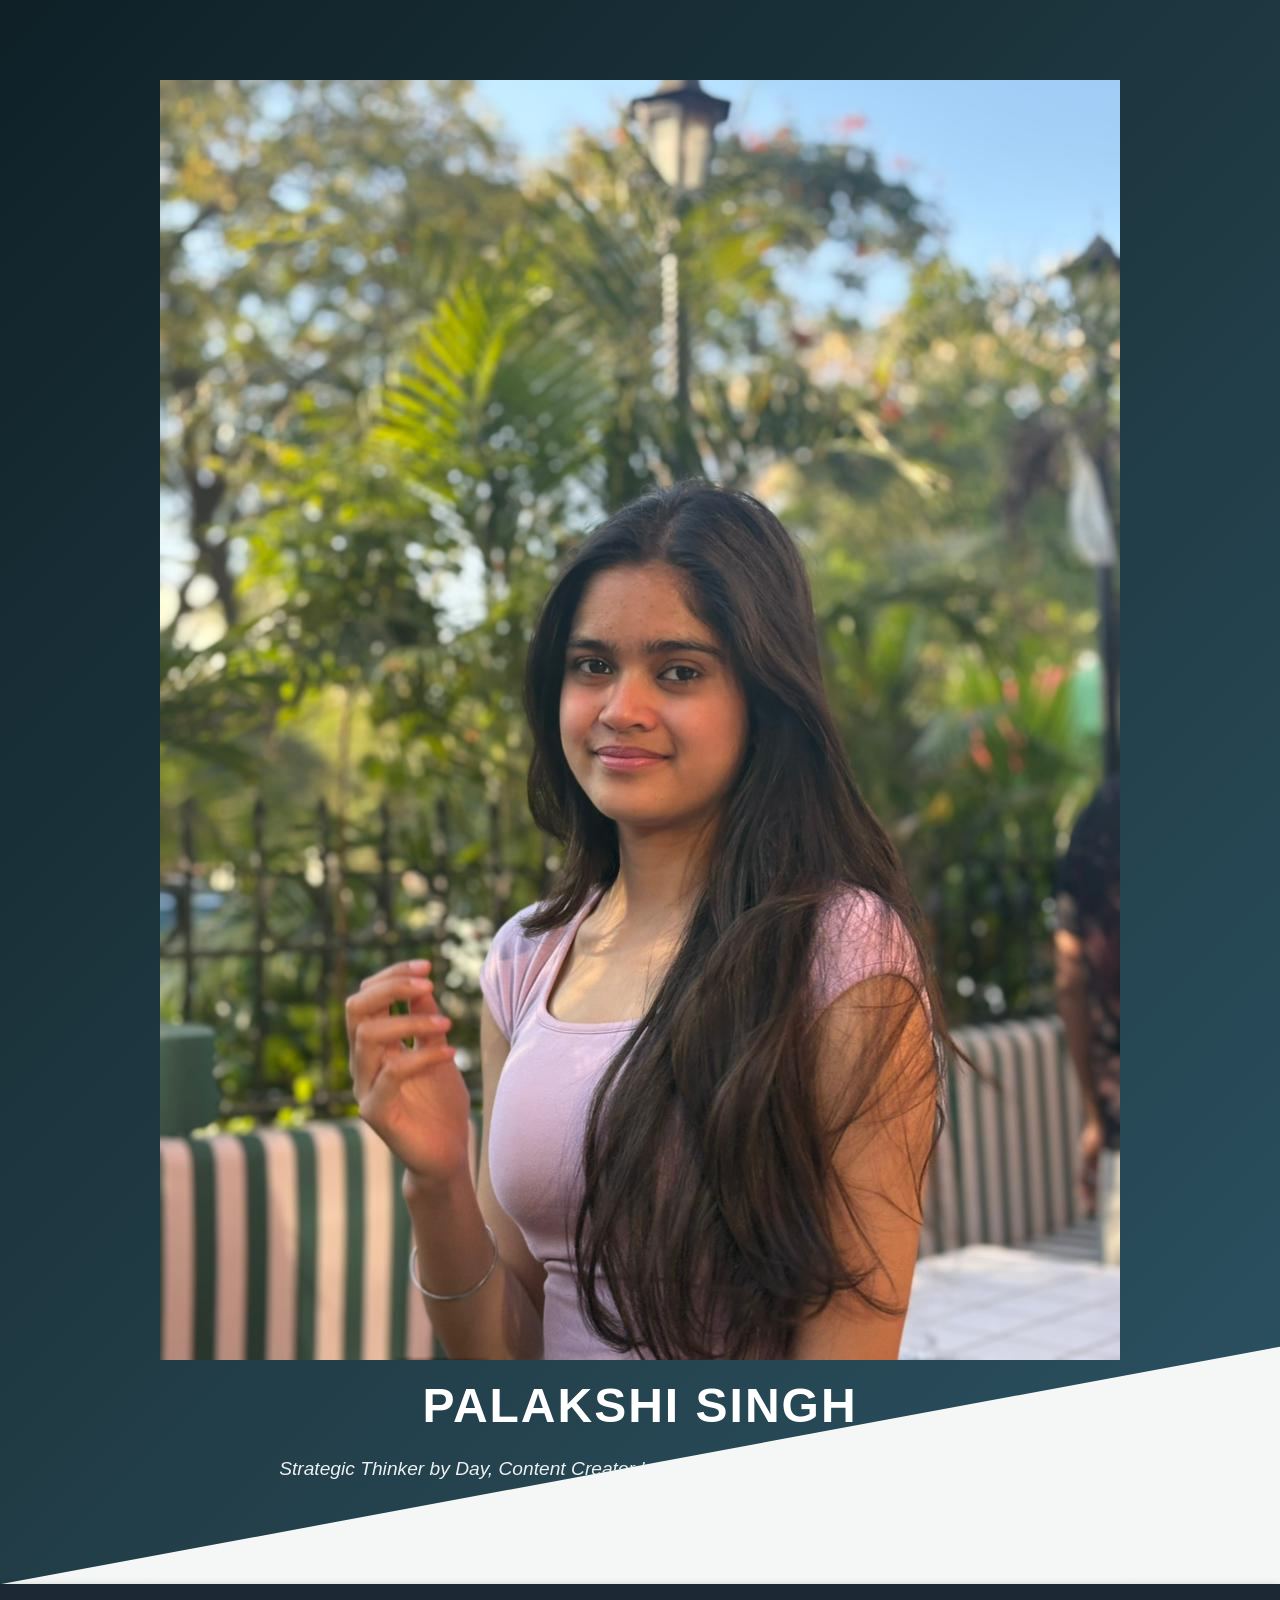
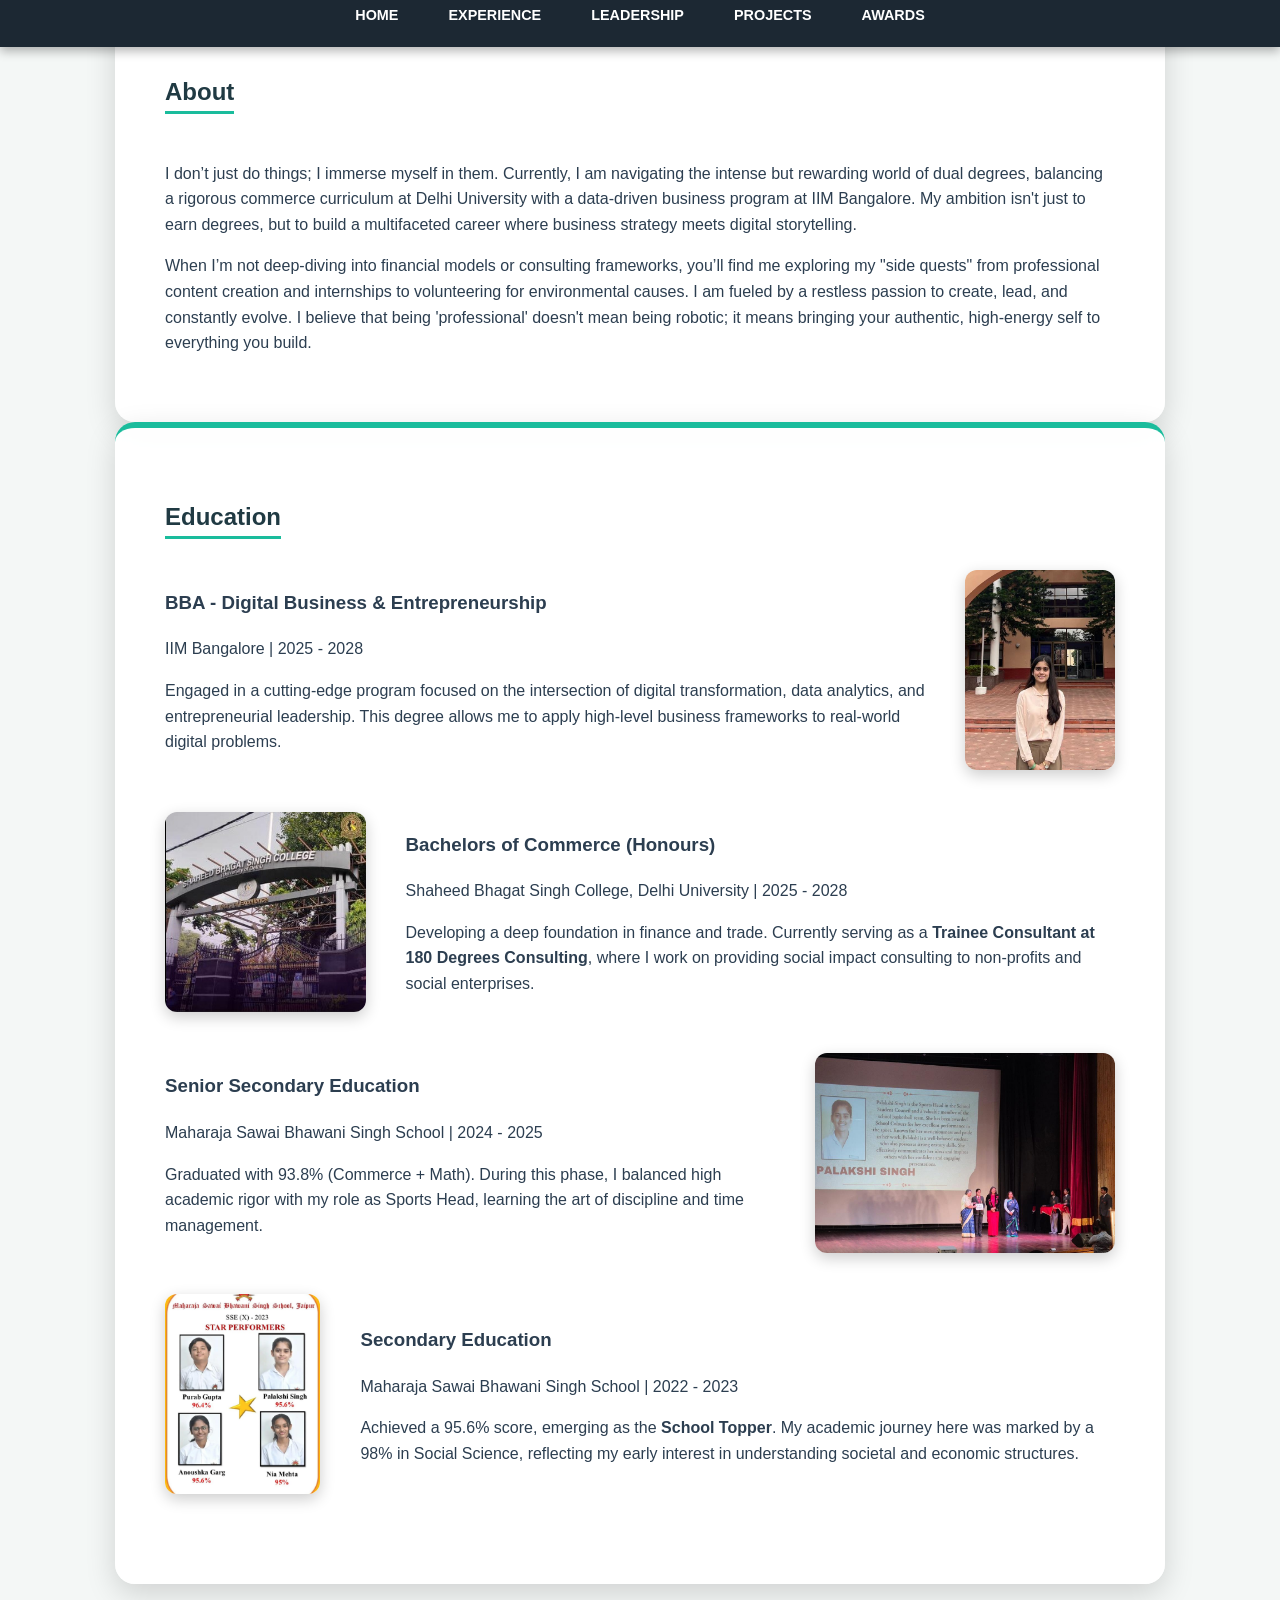
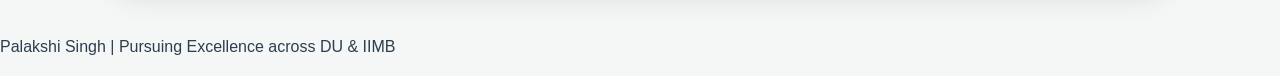
==== commit 9f85f90f: "Update index.html" ====
--- a/index.html
+++ b/index.html
@@ -16,13 +16,14 @@
     </header>
 
     <nav>
-        <ul>
-            <li><a href="index.html" class="active">Home</a></li>
-            <li><a href="experience.html">Experience</a></li>
-            <li><a href="leadership.html">Leadership</a></li>
-            <li><a href="projects.html">Projects & Awards</a></li>
-        </ul>
-    </nav>
+    <ul>
+        <li><a href="index.html">Home</a></li>
+        <li><a href="experience.html">Experience</a></li>
+        <li><a href="leadership.html">Leadership</a></li>
+        <li><a href="projects.html">Projects</a></li>
+        <li><a href="awards.html">Awards</a></li>
+    </ul>
+</nav>
 
     <main>
         <section class="card">
--- a/style.css
+++ b/style.css
@@ -1,181 +1,54 @@
-/* 1. Variables for easy theme management */
+/* 1. MASTER VARIABLES */
 :root {
     --primary-gradient: linear-gradient(135deg, #0f2027, #203a43, #2c5364);
-    --accent-color: #1abc9c;
+    --accent: #1abc9c;
+    --highlight: #fdbb2d;
     --text-dark: #2c3e50;
     --card-shadow: 0 10px 30px rgba(0,0,0,0.15);
+    --anim: 0.4s cubic-bezier(0.175, 0.885, 0.32, 1.275);
 }
 
-/* 2. Body & Background */
+/* 2. GLOBAL UNIFORMITY */
 body {
-    font-family: 'Segoe UI', Roboto, Helvetica, sans-serif;
-    line-height: 1.7;
+    font-family: 'Segoe UI', sans-serif;
     margin: 0;
-    background-color: #f0f2f5;
+    background-color: #f4f7f6;
     color: var(--text-dark);
+    line-height: 1.6;
 }
 
-/* 3. Header with New Background Gradient */
+/* 3. UNIFORM HEADER (Eye-Appealing Cut) */
 header {
     background: var(--primary-gradient);
     color: white;
     padding: 80px 20px;
     text-align: center;
-    clip-path: polygon(0 0, 100% 0, 100% 85%, 0% 100%); /* Adds a stylish diagonal cut */
+    clip-path: polygon(0 0, 100% 0, 100% 85%, 0% 100%);
+    margin-bottom: 0;
 }
 
-.profile-img {
-    width: 220px; /* Larger as requested */
-    height: 220px;
-    border-radius: 50%;
-    border: 6px solid rgba(255,255,255,0.2);
-    object-fit: cover;
-    transition: transform 0.4s ease;
+header h1 {
+    font-size: 3rem;
+    margin: 0;
+    letter-spacing: 2px;
+    text-transform: uppercase;
 }
 
-.profile-img:hover {
-    transform: rotate(5deg) scale(1.05);
+.tagline {
+    font-size: 1.2rem;
+    font-weight: 300;
+    color: #ecf0f1;
+    font-style: italic;
+    margin-top: 10px;
 }
 
-/* 4. Navigation bar */
+/* 4. SEPARATE & STICKY NAVIGATION */
 nav {
     background: #1c2833;
     position: sticky;
     top: 0;
     z-index: 1000;
-}
-
-nav ul {
-    display: flex;
-    justify-content: center;
-    padding: 0;
-    margin: 0;
-    list-style: none;
-}
-
-nav a {
-    color: white;
-    text-decoration: none;
-    padding: 15px 20px;
-    font-size: 0.9rem;
-    text-transform: uppercase;
-    letter-spacing: 1px;
-}
-
-nav a:hover {
-    background: var(--accent-color);
-}
-
-/* 5. Content Cards */
-.card {
-    background: white;
-    max-width: 950px;
-    margin: -40px auto 40px; /* Pulls first card onto the header */
-    padding: 40px;
-    border-radius: 15px;
-    box-shadow: var(--card-shadow);
-    position: relative;
-}
-
-h2 {
-    color: #203a43;
-    border-bottom: 3px solid var(--accent-color);
-    display: inline-block;
-    margin-bottom: 25px;
-}
-
-/* 6. Table Styling */
-table {
-    width: 100%;
-    border-collapse: collapse;
-}
-
-th {
-    background: #f8f9fa;
-    padding: 15px;
-    text-align: left;
-}
-
-td {
-    padding: 15px;
-    border-bottom: 1px solid #eee;
-}
-
-/* 7. Innovation Project Grid */
-.project-container {
-    display: grid;
-    grid-template-columns: repeat(auto-fit, minmax(280px, 1fr));
-    gap: 20px;
-}
-
-.project-box {
-    background: #fdfdfd;
-    border: 1px solid #efefef;
-    padding: 20px;
-    border-radius: 10px;
-    transition: all 0.3s ease;
-}
-
-.project-box:hover {
-    border-color: var(--accent-color);
-    transform: translateY(-5px);
-    box-shadow: 0 5px 15px rgba(0,0,0,0.1);
-}
-
-/* Footer */
-footer {
-    text-align: center;
-    padding: 40px;
-    background: #1c2833;
-    color: #bdc3c7;
-}
-
-:root {
-    --primary-gradient: linear-gradient(135deg, #0f2027, #203a43, #2c5364);
-    --accent: #1abc9c;
-    --highlight: #fdbb2d;
-    --transition-speed: 0.4s;
-}
-
-body {
-    font-family: 'Segoe UI', sans-serif;
-    margin: 0;
-    background-color: #f4f7f6;
-    color: #333;
-    line-height: 1.6;
-}
-
-header {
-    background: var(--primary-gradient);
-    color: white;
-    padding: 80px 20px;
-    text-align: center;
-    clip-path: polygon(0 0, 100% 0, 100% 90%, 0% 100%);
-}
-
-/* --- 1. PICTURE HOVER EFFECT --- */
-.profile-img {
-    width: 200px;
-    height: 200px;
-    border-radius: 50%;
-    border: 4px solid var(--accent);
-    object-fit: cover;
-    margin-bottom: 15px;
-    box-shadow: 0 0 15px rgba(26, 188, 156, 0.4);
-    transition: transform var(--transition-speed) ease, box-shadow var(--transition-speed) ease;
-}
-
-.profile-img:hover {
-    transform: scale(1.1) rotate(3deg); /* Slightly grows and tilts */
-    box-shadow: 0 0 30px rgba(26, 188, 156, 0.8); /* Glow intensifies */
-    cursor: pointer;
-}
-
-nav {
-    background: #1c2833;
-    position: sticky;
-    top: 0;
-    z-index: 100;
+    box-shadow: 0 4px 10px rgba(0,0,0,0.3);
 }
 
 nav ul {
@@ -183,474 +56,111 @@
     justify-content: center;
     list-style: none;
     padding: 0;
+    margin: 0;
 }
 
 nav a {
     color: white;
     text-decoration: none;
-    padding: 15px 25px;
+    padding: 20px 25px;
     display: block;
     font-weight: bold;
-    transition: color 0.3s ease;
+    font-size: 0.9rem;
+    text-transform: uppercase;
+    transition: 0.3s;
 }
 
-nav a:hover {
+nav a:hover, nav a.active {
     color: var(--highlight);
+    background: rgba(255,255,255,0.05);
 }
 
-/* --- 2. SECTION (CARD) HOVER EFFECT --- */
+/* 5. THE SECTION HEAD (CARD) HOVER EFFECT - RESTORED */
 .card {
-    background: white;
+    background: rgba(255, 255, 255, 0.95);
+    backdrop-filter: blur(10px);
     max-width: 950px;
-    margin: -30px auto 40px;
-    padding: 40px;
-    border-radius: 15px;
-    box-shadow: 0 10px 30px rgba(0,0,0,0.1);
-    border-top: 5px solid var(--accent);
-    transition: transform var(--transition-speed) ease, box-shadow var(--transition-speed) ease;
+    margin: -50px auto 50px !important; /* Overlap effect */
+    padding: 50px;
+    border-radius: 20px;
+    box-shadow: var(--card-shadow);
+    border-top: 6px solid var(--accent);
+    transition: transform var(--anim), box-shadow var(--anim);
+    position: relative;
+    z-index: 10;
 }
 
+/* This is the hover lift you asked for */
 .card:hover {
-    transform: translateY(-10px); /* Lifts the entire section up */
-    box-shadow: 0 20px 40px rgba(0,0,0,0.2); /* Shadow deepens for depth */
+    transform: translateY(-15px);
+    box-shadow: 0 25px 50px rgba(0,0,0,0.2);
 }
 
+h2 {
+    color: #203a43;
+    border-bottom: 3px solid var(--accent);
+    display: inline-block;
+    margin-bottom: 30px;
+    transition: color 0.3s;
+}
+
+.card:hover h2 {
+    color: var(--accent);
+}
+
+/* 6. PROJECT GRID & WATERMARKS - RESTORED */
+.project-grid {
+    display: grid !important;
+    grid-template-columns: repeat(auto-fit, minmax(280px, 1fr)) !important;
+    gap: 25px !important;
+}
+
+.project-item {
+    position: relative;
+    background: #fff;
+    padding: 25px;
+    border-radius: 12px;
+    border-left: 5px solid var(--highlight);
+    overflow: hidden;
+    z-index: 1;
+}
+
+.project-item::before {
+    content: "";
+    position: absolute;
+    top: 50%; left: 50%;
+    transform: translate(-50%, -50%);
+    width: 100px; height: 100px;
+    background-repeat: no-repeat;
+    background-position: center;
+    background-size: contain;
+    opacity: 0.08; /* Light watermark */
+    z-index: -1;
+}
+
+/* Watermark Image Links */
+.aaranya::before { background-image: url('aaranya-wm.jpeg'); }
+.paysolve::before { background-image: url('paysolve-wm.jpeg'); }
+.sportsync::before { background-image: url('sportsync-wm.jpeg'); }
+.lingolink::before { background-image: url('lingolink-wm.jpeg'); }
+.keratech::before { background-image: url('keratech-wm.jpeg'); }
+.solar::before { background-image: url('solar-wm.jpeg'); }
+.activage::before { background-image: url('activage-wm.jpeg'); }
+.novel::before { background-image: url('novel-wm.jpeg'); }
+.intach::before { background-image: url('intach-wm.jpeg'); }
+.feedish::before { background-image: url('feedish-wm.jpeg'); }
+
+/* 7. ACHIEVEMENT ROWS (Awards/Leadership/Experience) */
 .achievement-row {
     display: flex;
     align-items: center;
     gap: 40px;
-    margin-bottom: 50px;
+    margin-bottom: 40px;
 }
-
-.achievement-row.reverse {
-    flex-direction: row-reverse;
-}
-
-/* Achievement Image Hover */
+.achievement-row.reverse { flex-direction: row-reverse; }
 .achievement-img {
-    width: 300px;
-    height: 200px;
+    width: 300px; height: 200px;
     object-fit: cover;
     border-radius: 12px;
-    box-shadow: 0 5px 15px rgba(0,0,0,0.1);
-    transition: transform 0.3s ease;
+    box-shadow: 0 5px 15px rgba(0,0,0,0.2);
 }
-
-.achievement-img:hover {
-    transform: scale(1.05);
-}
-
-/* Project Item Hover */
-.project-item {
-    background: #fafafa;
-    padding: 20px;
-    border-left: 4px solid var(--highlight);
-    border-radius: 5px;
-    transition: background 0.3s ease, transform 0.3s ease;
-}
-
-.project-item:hover {
-    background: #fff;
-    transform: translateX(10px); /* Slides slightly to the right */
-}
-
-.pdf-btn {
-    display: inline-block;
-    padding: 12px 30px;
-    background: var(--primary-gradient);
-    color: white;
-    text-decoration: none;
-    border-radius: 50px;
-    margin-top: 15px;
-    transition: all 0.3s ease;
-}
-
-.pdf-btn:hover {
-    background: var(--accent);
-    letter-spacing: 1px; /* Expands slightly for effect */
-}
-
-footer {
-    text-align: center;
-    padding: 40px;
-    background: #1c2833;
-    color: white;
-}
-
-:root {
-    --primary-gradient: linear-gradient(135deg, #0f2027, #203a43, #2c5364);
-    --accent: #1abc9c;
-    --highlight: #fdbb2d;
-    --anim: 0.4s cubic-bezier(0.175, 0.885, 0.32, 1.275);
-}
-
-body {
-    font-family: 'Segoe UI', sans-serif;
-    margin: 0;
-    background-color: #f4f7f6;
-    color: #333;
-}
-
-header {
-    background: var(--primary-gradient);
-    color: white;
-    padding: 80px 20px;
-    text-align: center;
-    clip-path: polygon(0 0, 100% 0, 100% 90%, 0% 100%);
-}
-
-/* --- INTERACTIVE PICTURE --- */
-.profile-img {
-    width: 210px;
-    height: 210px;
-    border-radius: 50%;
-    border: 5px solid var(--accent);
-    object-fit: cover;
-    transition: transform var(--anim), box-shadow var(--anim);
-}
-
-.profile-img:hover {
-    transform: scale(1.1) rotate(5deg);
-    box-shadow: 0 0 25px var(--accent);
-}
-
-nav { background: #1c2833; position: sticky; top: 0; z-index: 100; }
-nav ul { display: flex; justify-content: center; list-style: none; padding: 0; }
-nav a { color: white; text-decoration: none; padding: 15px 25px; font-weight: bold; transition: 0.3s; }
-nav a:hover { color: var(--highlight); }
-
-/* --- INTERACTIVE SECTIONS (CARDS) --- */
-.card {
-    background: white;
-    max-width: 950px;
-    margin: -30px auto 40px;
-    padding: 40px;
-    border-radius: 15px;
-    box-shadow: 0 10px 20px rgba(0,0,0,0.1);
-    border-top: 5px solid var(--accent);
-    transition: transform var(--anim), box-shadow var(--anim);
-}
-
-.card:hover {
-    transform: translateY(-12px);
-    box-shadow: 0 20px 40px rgba(0,0,0,0.15);
-}
-
-.achievement-row { display: flex; align-items: center; gap: 40px; margin-top: 20px; }
-.achievement-row.reverse { flex-direction: row-reverse; }
-
-.achievement-img {
-    width: 280px;
-    height: 180px;
-    border-radius: 10px;
-    object-fit: cover;
-    transition: transform 0.4s ease;
-}
-
-.achievement-img:hover { transform: scale(1.05); }
-
-/* Project Grid & Items */
-.project-grid { display: grid; grid-template-columns: repeat(auto-fit, minmax(220px, 1fr)); gap: 15px; margin-top: 20px; }
-.project-item {
-    background: #fafafa;
-    padding: 15px;
-    border-radius: 8px;
-    border-left: 4px solid var(--highlight);
-    transition: transform 0.3s ease, background 0.3s ease;
-}
-
-.project-item:hover {
-    transform: translateX(8px);
-    background: #fff;
-}
-
-.btn-small { font-size: 0.8rem; color: var(--accent); text-decoration: none; font-weight: bold; }
-footer { text-align: center; padding: 40px; background: #1c2833; color: white; }
-
-:root {
-    --bg-gradient: linear-gradient(135deg, #0f2027, #203a43, #2c5364);
-    --accent: #1abc9c;
-    --highlight: #fdbb2d;
-    --transition: 0.4s cubic-bezier(0.175, 0.885, 0.32, 1.275);
-}
-
-body { font-family: 'Segoe UI', sans-serif; margin: 0; background: #f4f7f6; color: #333; }
-
-/* Interactive Header & Nav */
-header { background: var(--bg-gradient); color: white; padding: 60px 20px; text-align: center; }
-.profile-img { 
-    width: 180px; height: 180px; border-radius: 50%; border: 4px solid var(--accent); 
-    transition: var(--transition);
-}
-.profile-img:hover { transform: scale(1.1) rotate(5deg); box-shadow: 0 0 20px var(--accent); }
-
-nav { background: #1c2833; position: sticky; top: 0; z-index: 1000; }
-nav ul { display: flex; justify-content: center; list-style: none; padding: 0; margin: 0; }
-nav a { color: white; text-decoration: none; padding: 15px 25px; font-weight: bold; transition: 0.3s; }
-nav a:hover, .active { color: var(--highlight); border-bottom: 2px solid var(--highlight); }
-
-/* Card Animations */
-.card {
-    background: white; max-width: 900px; margin: 30px auto; padding: 40px; 
-    border-radius: 15px; box-shadow: 0 10px 20px rgba(0,0,0,0.05);
-    border-top: 5px solid var(--accent); transition: var(--transition);
-}
-.card:hover { transform: translateY(-10px); box-shadow: 0 20px 40px rgba(0,0,0,0.15); }
-
-/* Content Layouts */
-.achievement-row { display: flex; align-items: center; gap: 30px; margin: 20px 0; }
-.achievement-row.reverse { flex-direction: row-reverse; }
-.achievement-img { width: 250px; border-radius: 10px; transition: 0.3s; }
-.achievement-img:hover { transform: scale(1.05); }
-
-.detail-box { padding: 15px; border-left: 4px solid var(--accent); background: #fafafa; margin-bottom: 15px; }
-
-.project-grid { display: grid; grid-template-columns: repeat(auto-fit, minmax(250px, 1fr)); gap: 15px; }
-.project-item { 
-    background: #fdfdfd; padding: 15px; border: 1px solid #eee; border-radius: 8px; 
-    transition: 0.3s; border-left: 4px solid var(--highlight);
-}
-.project-item:hover { transform: translateX(10px); background: #fff; }
-
-.btn-pdf { color: var(--accent); font-weight: bold; text-decoration: none; font-size: 0.9rem; }
-
-/* Add these new rules to your existing style.css */
-
-.tagline {
-    font-size: 1.1rem;
-    font-weight: 300;
-    color: #ecf0f1;
-    font-style: italic;
-    margin-top: 10px;
-    letter-spacing: 0.5px;
-}
-
-.institution {
-    font-weight: bold;
-    color: var(--accent);
-    margin-bottom: 5px;
-}
-
-.about-content p {
-    margin-bottom: 15px;
-    font-size: 1.05rem;
-    color: #444;
-}
-
-/* Enhancing the Active Nav Link */
-nav a.active {
-    border-bottom: 3px solid var(--highlight);
-    color: var(--highlight);
-}
-
-footer {
-    text-align: center;
-    padding: 30px;
-    background: #1c2833;
-    color: #bdc3c7;
-    margin-top: 50px;
-}
-
-/* Ensure consistent image sizing for the internship/volunteering images */
-.achievement-img {
-    width: 300px;
-    height: 200px;
-    object-fit: cover; /* This prevents the images from looking stretched */
-    border-radius: 12px;
-    box-shadow: 0 5px 15px rgba(0,0,0,0.2);
-    transition: transform 0.4s ease, box-shadow 0.4s ease;
-}
-
-.achievement-img:hover {
-    transform: scale(1.05);
-    box-shadow: 0 8px 25px rgba(0,0,0,0.3);
-}
-
-:root {
-    --bg-gradient: linear-gradient(135deg, #0f2027, #203a43, #2c5364);
-    --accent: #1abc9c;
-    --highlight: #fdbb2d;
-    --white-glass: rgba(255, 255, 255, 0.85);
-    --transition: 0.4s cubic-bezier(0.175, 0.885, 0.32, 1.275);
-}
-
-/* CRAZY-LEVEL POLISH: SMOOTH SCROLL & SCROLLBAR */
-html { scroll-behavior: smooth; }
-::-webkit-scrollbar { width: 10px; }
-::-webkit-scrollbar-track { background: #1c2833; }
-::-webkit-scrollbar-thumb { background: var(--accent); border-radius: 10px; }
-
-body { 
-    font-family: 'Segoe UI', Tahoma, Geneva, Verdana, sans-serif; 
-    margin: 0; 
-    background: #f4f7f6; 
-    color: #333; 
-}
-
-header { 
-    background: var(--bg-gradient); 
-    color: white; 
-    padding: 100px 20px; 
-    text-align: center; 
-    clip-path: polygon(0 0, 100% 0, 100% 85%, 0% 100%);
-}
-
-.profile-img { 
-    width: 200px; height: 200px; border-radius: 50%; border: 4px solid var(--accent); 
-    transition: var(--transition);
-}
-.profile-img:hover { transform: scale(1.1) rotate(5deg); box-shadow: 0 0 30px var(--accent); }
-
-nav { background: #1c2833; position: sticky; top: 0; z-index: 1000; box-shadow: 0 2px 10px rgba(0,0,0,0.3); }
-nav ul { display: flex; justify-content: center; list-style: none; padding: 0; margin: 0; }
-nav a { color: white; text-decoration: none; padding: 18px 30px; font-weight: bold; transition: 0.3s; }
-nav a:hover, .active { color: var(--highlight); border-bottom: 3px solid var(--highlight); }
-
-/* GLASSMORPHISM CARD */
-.glass-card {
-    background: var(--white-glass) !important;
-    backdrop-filter: blur(12px);
-    border: 1px solid rgba(255, 255, 255, 0.3) !important;
-}
-
-.card {
-    background: white; max-width: 950px; margin: -40px auto 50px; padding: 50px; 
-    border-radius: 20px; box-shadow: 0 15px 35px rgba(0,0,0,0.1);
-    border-top: 6px solid var(--accent); transition: var(--transition);
-}
-.card:hover { transform: translateY(-10px); box-shadow: 0 25px 50px rgba(0,0,0,0.2); }
-
-/* SYNERGY INFOGRAPHIC */
-.synergy-container { display: flex; align-items: center; justify-content: space-around; gap: 20px; margin-top: 30px; }
-.synergy-box { flex: 1; padding: 25px; border-radius: 15px; color: white; text-align: center; transition: 0.3s; }
-.du { background: #1a2a6c; }
-.iimb { background: #2c5364; }
-.synergy-box:hover { transform: scale(1.05); }
-.synergy-plus { font-size: 3rem; color: var(--accent); font-weight: bold; }
-
-/* QUEST TRACKER */
-.quest-grid { display: grid; grid-template-columns: repeat(auto-fit, minmax(250px, 1fr)); gap: 20px; margin-top: 30px; }
-.quest-item { background: #fdfdfd; padding: 20px; border-radius: 12px; border: 1px solid #eee; position: relative; }
-.quest-status { 
-    font-size: 0.7rem; background: var(--highlight); color: #1c2833; 
-    padding: 3px 8px; border-radius: 5px; font-weight: bold; text-transform: uppercase;
-}
-
-footer { text-align: center; padding: 50px; background: #1c2833; color: white; margin-top: 50px; }
-
-/* Smooth Scrolling for the whole site */
-html {
-    scroll-behavior: smooth;
-}
-
-/* Custom Scrollbar for a premium look */
-::-webkit-scrollbar {
-    width: 10px;
-}
-::-webkit-scrollbar-track {
-    background: #1c2833;
-}
-::-webkit-scrollbar-thumb {
-    background: var(--accent);
-    border-radius: 10px;
-}
-::-webkit-scrollbar-thumb:hover {
-    background: var(--highlight);
-}
-
-/* Glassmorphism effect for cards - The 'Crazy-Level' look */
-.card {
-    background: rgba(255, 255, 255, 0.95);
-    backdrop-filter: blur(10px);
-    border: 1px solid rgba(255, 255, 255, 0.2);
-}
-
-:root {
-    /* Light Mode Variables */
-    --bg-color: #f4f7f6;
-    --card-bg: rgba(255, 255, 255, 0.8);
-    --text-color: #1c2833;
-    --primary-gradient: linear-gradient(135deg, #0f2027, #203a43, #2c5364);
-    --accent: #1abc9c;
-    --highlight: #fdbb2d;
-    --glass-border: rgba(255, 255, 255, 0.2);
-}
-
-[data-theme="dark"] {
-    /* Dark Mode Variables */
-    --bg-color: #0b0e11;
-    --card-bg: rgba(28, 40, 51, 0.85);
-    --text-color: #ecf0f1;
-    --glass-border: rgba(255, 255, 255, 0.1);
-}
-
-* { box-sizing: border-box; transition: background 0.3s, color 0.3s; }
-
-html { scroll-behavior: smooth; }
-
-body { 
-    font-family: 'Segoe UI', sans-serif; 
-    margin: 0; 
-    background-color: var(--bg-color); 
-    color: var(--text-color);
-}
-
-/* HERO VIDEO BACKGROUND */
-#video-bg {
-    position: fixed; top: 0; left: 0; width: 100%; height: 100%;
-    object-fit: cover; z-index: -1; filter: brightness(40%);
-}
-
-/* ANIMATED GRADIENT TEXT */
-.gradient-text {
-    background: linear-gradient(to right, var(--accent), var(--highlight), var(--accent));
-    background-size: 200% auto;
-    -webkit-background-clip: text;
-    -webkit-text-fill-color: transparent;
-    animation: shine 3s linear infinite;
-}
-@keyframes shine { to { background-position: 200% center; } }
-
-/* GLASSMORPHISM CARDS */
-.card {
-    background: var(--card-bg);
-    backdrop-filter: blur(12px);
-    -webkit-backdrop-filter: blur(12px);
-    border: 1px solid var(--glass-border);
-    border-top: 5px solid var(--accent);
-    border-radius: 20px;
-    padding: 40px;
-    margin: 40px auto;
-    max-width: 1000px;
-    box-shadow: 0 8px 32px 0 rgba(0, 0, 0, 0.37);
-    opacity: 0; transform: translateY(30px); /* For Scroll Animation */
-}
-
-/* SCROLL ANIMATION CLASS */
-.reveal { opacity: 1; transform: translateY(0); transition: all 0.8s ease-out; }
-
-/* PROJECT WATERMARKS */
-.project-item {
-    position: relative; overflow: hidden;
-    background-size: 40px; background-repeat: no-repeat; background-position: 95% 10%;
-}
-.sustainability { background-image: url('leaf-bg.png'); }
-.fintech { background-image: url('coin-bg.png'); }
-
-/* IMPACT STATS */
-.stats-container { display: flex; justify-content: space-around; text-align: center; padding: 20px; }
-.stat-item h3 { font-size: 2.5rem; color: var(--highlight); margin: 0; }
-
-/* DARK MODE TOGGLE */
-#theme-toggle {
-    position: fixed; bottom: 20px; right: 20px; z-index: 1000;
-    padding: 15px; border-radius: 50%; cursor: pointer;
-    background: var(--accent); border: none; font-size: 1.5rem;
-}
-
-/* CLEANUP: NO BORDERS FOR BRIGHTRAYS */
-.no-border { border: none !important; box-shadow: none !important; }
-
-/* INTERACTIVE TIMELINE */
-.timeline { border-left: 3px solid var(--accent); padding-left: 20px; position: relative; }
-.timeline-item:hover { transform: translateX(10px); color: var(--accent); cursor: pointer; }
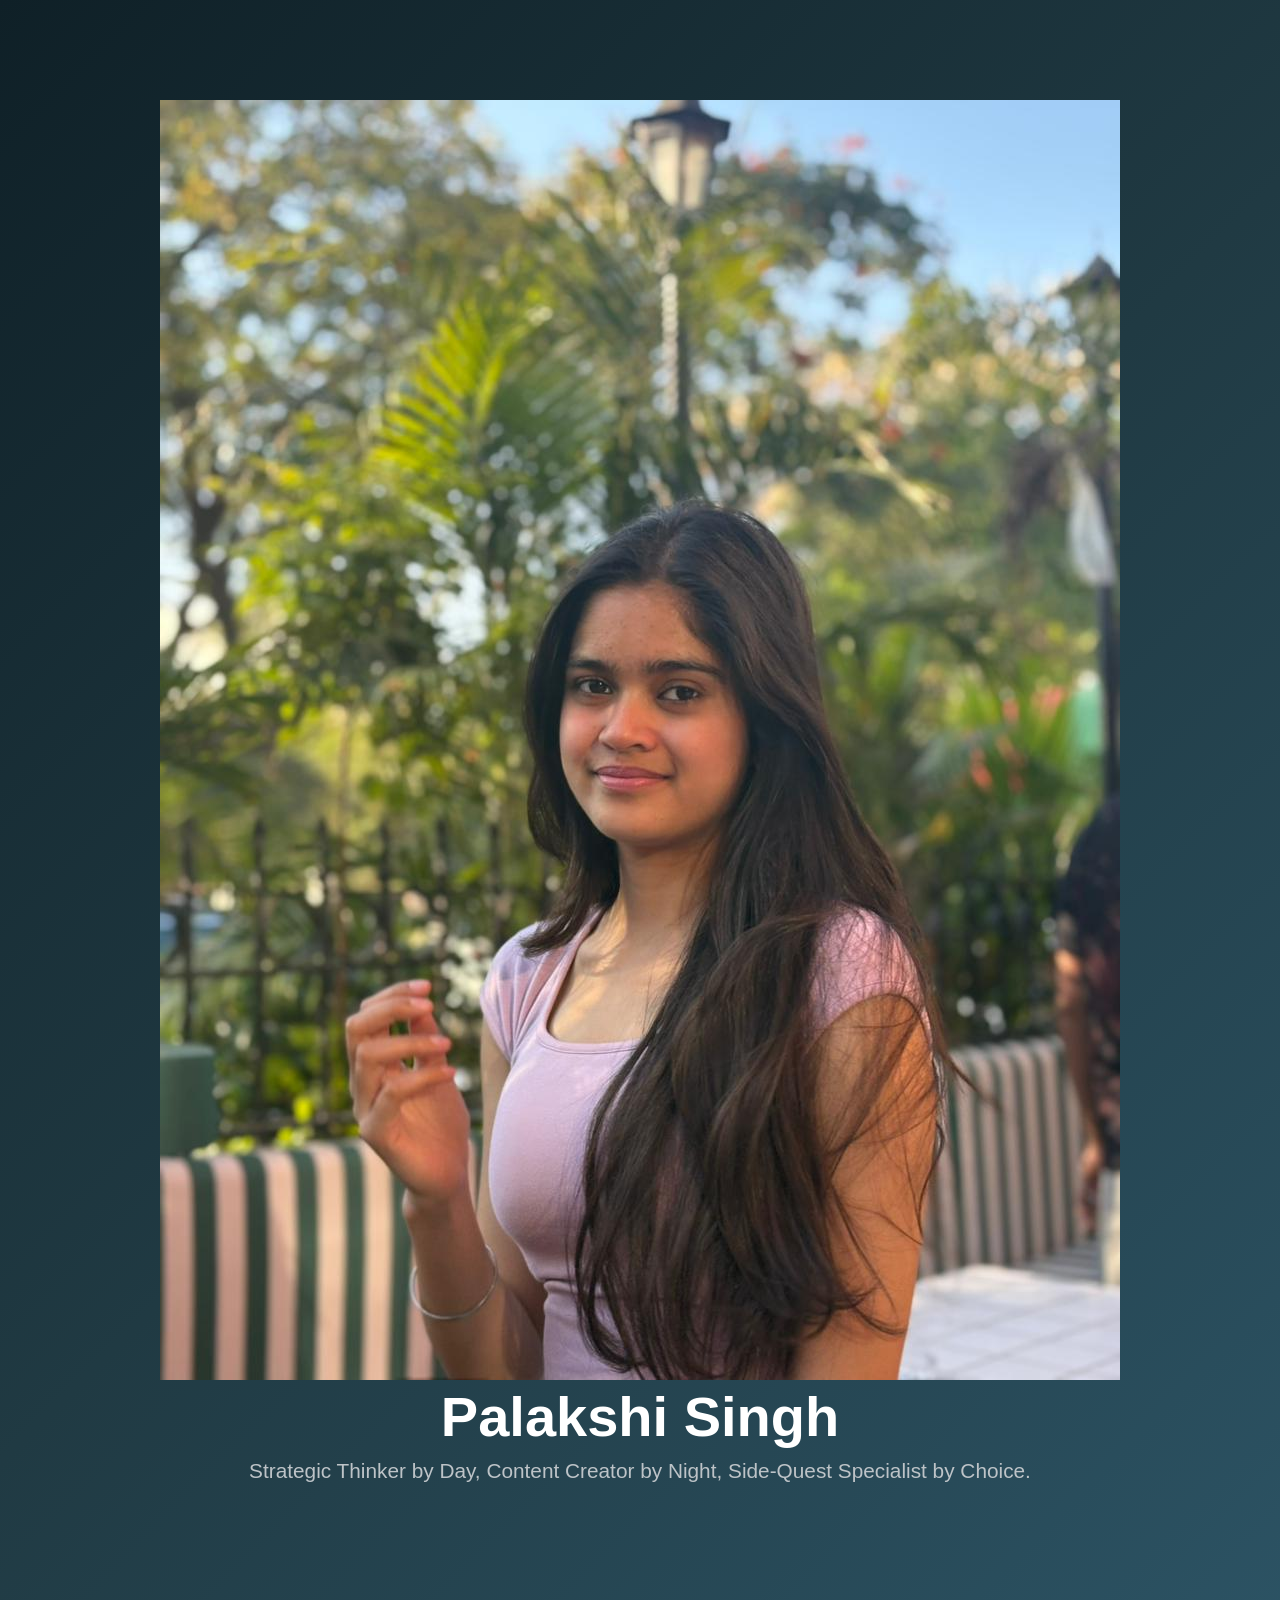
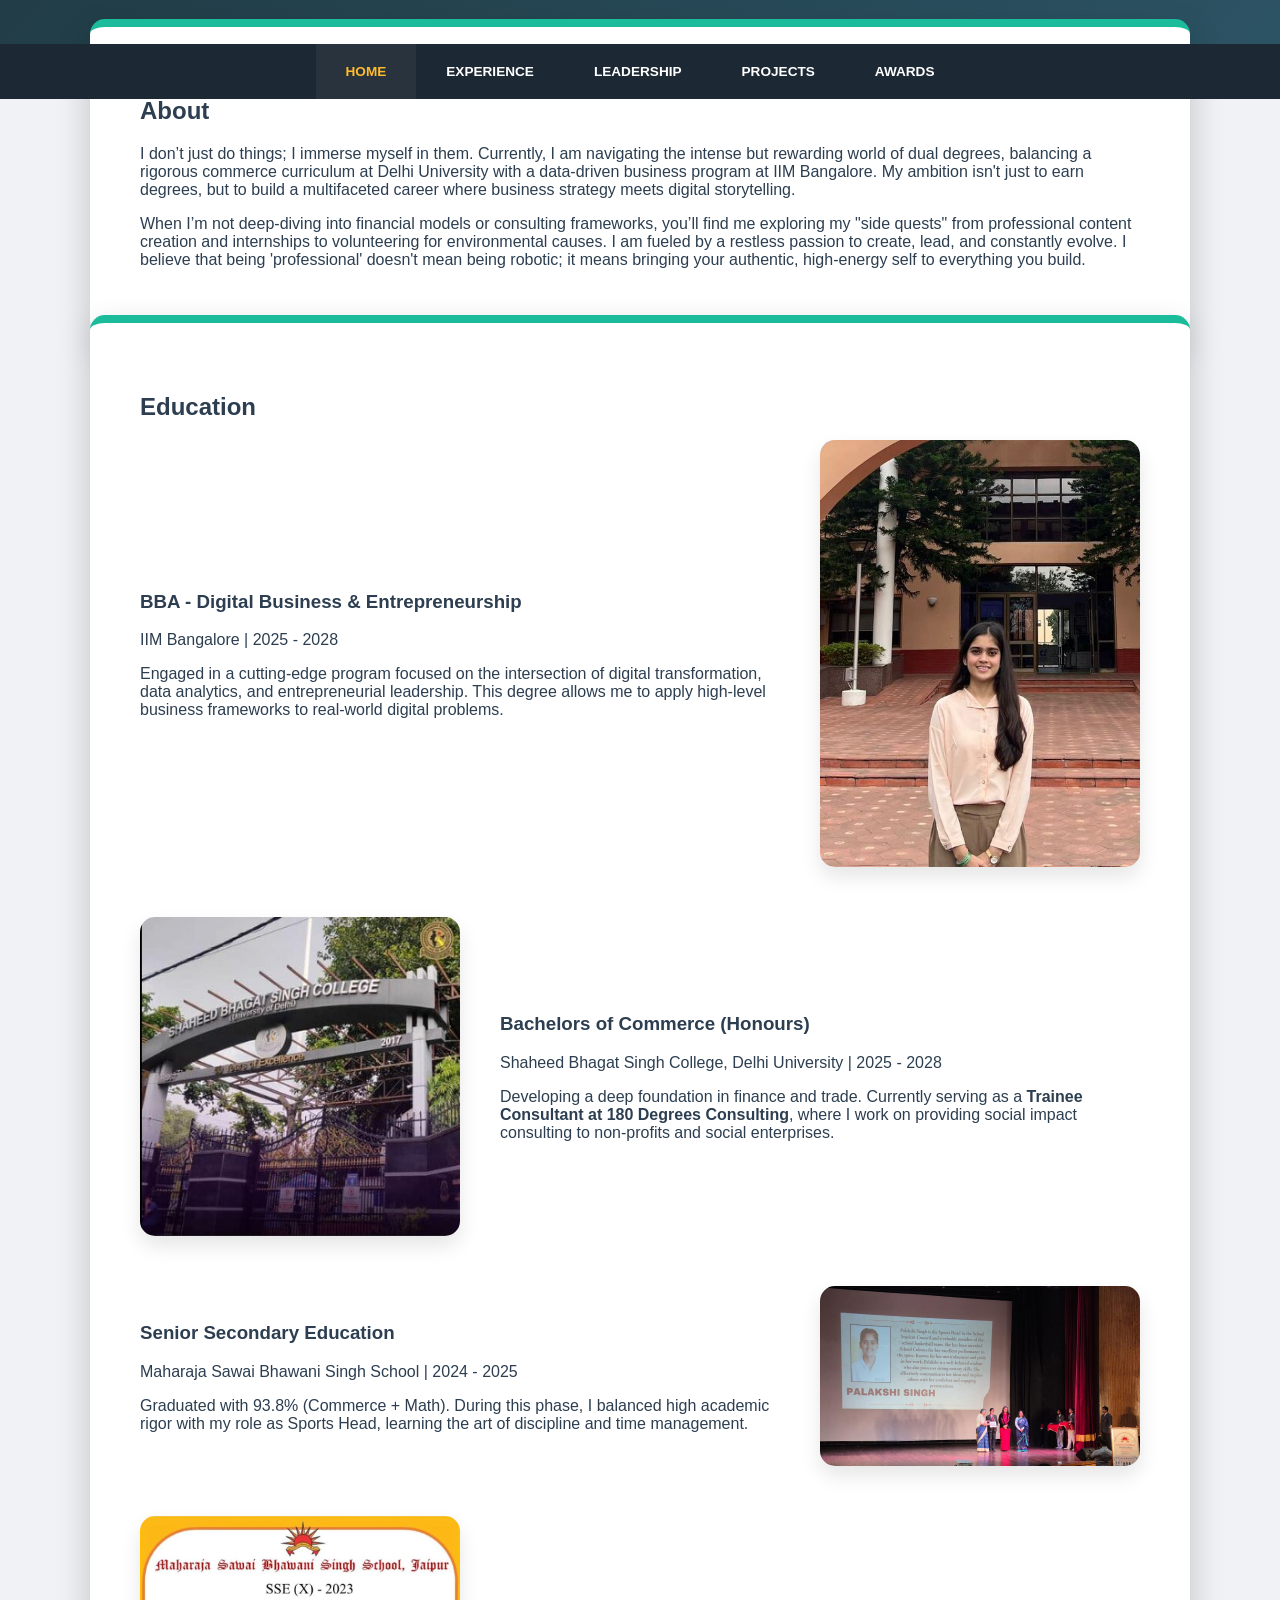
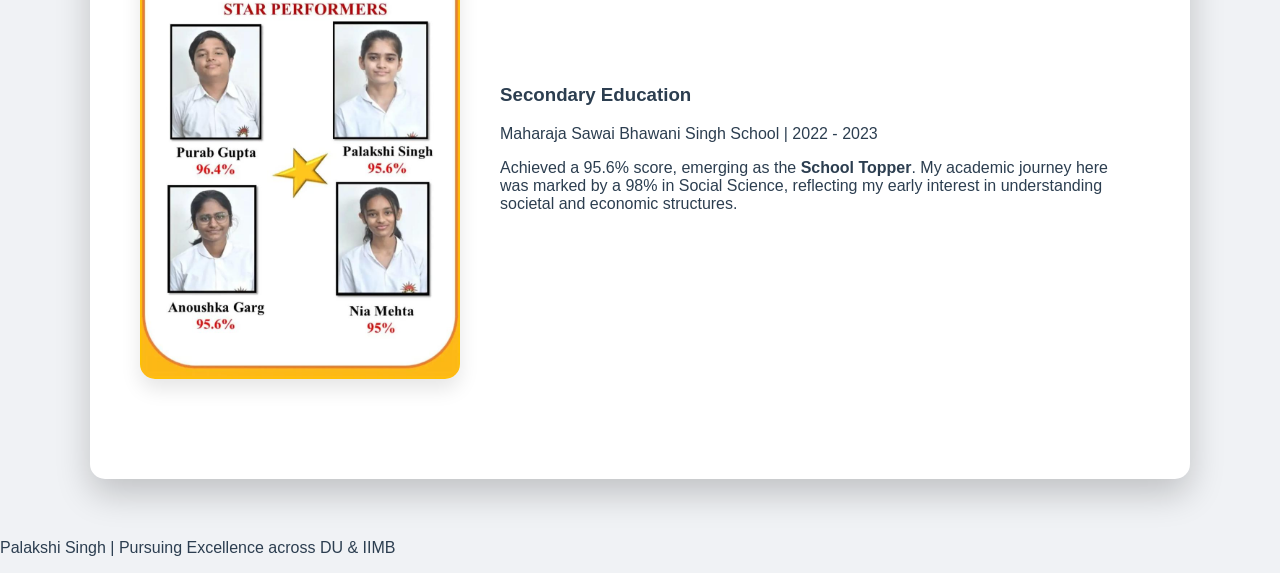
==== commit b5fa926c: "Update index.html" ====
--- a/index.html
+++ b/index.html
@@ -17,12 +17,10 @@
 
     <nav>
     <ul>
-        <li><a href="index.html">Home</a></li>
+        <li><a href="index.html" class="active">Home</a></li>
         <li><a href="experience.html">Experience</a></li>
         <li><a href="leadership.html">Leadership</a></li>
-        <li><a href="projects.html">Projects</a></li>
-        <li><a href="awards.html">Awards</a></li>
-    </ul>
+        <li><a href="projects.html">Projects</a></li> <li><a href="awards.html">Awards</a></li>   </ul>
 </nav>
 
     <main>
--- a/style.css
+++ b/style.css
@@ -1,54 +1,45 @@
-/* 1. MASTER VARIABLES */
 :root {
     --primary-gradient: linear-gradient(135deg, #0f2027, #203a43, #2c5364);
     --accent: #1abc9c;
     --highlight: #fdbb2d;
     --text-dark: #2c3e50;
-    --card-shadow: 0 10px 30px rgba(0,0,0,0.15);
+    --card-shadow: 0 15px 35px rgba(0,0,0,0.2);
     --anim: 0.4s cubic-bezier(0.175, 0.885, 0.32, 1.275);
 }
 
-/* 2. GLOBAL UNIFORMITY */
 body {
     font-family: 'Segoe UI', sans-serif;
     margin: 0;
-    background-color: #f4f7f6;
+    background-color: #f0f2f5;
     color: var(--text-dark);
-    line-height: 1.6;
 }
 
-/* 3. UNIFORM HEADER (Eye-Appealing Cut) */
+/* --- THE CLEAN HEADER --- */
 header {
     background: var(--primary-gradient);
     color: white;
-    padding: 80px 20px;
+    padding: 100px 20px 140px; /* Extra bottom padding for the overlap */
     text-align: center;
-    clip-path: polygon(0 0, 100% 0, 100% 85%, 0% 100%);
-    margin-bottom: 0;
 }
 
 header h1 {
-    font-size: 3rem;
+    font-size: 3.5rem;
     margin: 0;
-    letter-spacing: 2px;
-    text-transform: uppercase;
+    font-weight: 800;
 }
 
 .tagline {
-    font-size: 1.2rem;
-    font-weight: 300;
-    color: #ecf0f1;
-    font-style: italic;
+    font-size: 1.3rem;
+    color: #bdc3c7;
     margin-top: 10px;
 }
 
-/* 4. SEPARATE & STICKY NAVIGATION */
+/* --- STICKY NAV --- */
 nav {
     background: #1c2833;
     position: sticky;
     top: 0;
     z-index: 1000;
-    box-shadow: 0 4px 10px rgba(0,0,0,0.3);
 }
 
 nav ul {
@@ -62,11 +53,11 @@
 nav a {
     color: white;
     text-decoration: none;
-    padding: 20px 25px;
+    padding: 20px 30px;
     display: block;
     font-weight: bold;
-    font-size: 0.9rem;
     text-transform: uppercase;
+    font-size: 0.85rem;
     transition: 0.3s;
 }
 
@@ -75,54 +66,41 @@
     background: rgba(255,255,255,0.05);
 }
 
-/* 5. THE SECTION HEAD (CARD) HOVER EFFECT - RESTORED */
+/* --- THE FLOATING CARD (THE HOVER EFFECT) --- */
 .card {
-    background: rgba(255, 255, 255, 0.95);
-    backdrop-filter: blur(10px);
-    max-width: 950px;
-    margin: -50px auto 50px !important; /* Overlap effect */
+    background: white;
+    max-width: 1000px;
+    margin: -80px auto 60px !important; /* Lifts the card into the header space */
     padding: 50px;
-    border-radius: 20px;
+    border-radius: 15px;
     box-shadow: var(--card-shadow);
-    border-top: 6px solid var(--accent);
-    transition: transform var(--anim), box-shadow var(--anim);
+    border-top: 8px solid var(--accent);
     position: relative;
     z-index: 10;
+    transition: transform var(--anim), box-shadow var(--anim);
 }
 
-/* This is the hover lift you asked for */
 .card:hover {
-    transform: translateY(-15px);
-    box-shadow: 0 25px 50px rgba(0,0,0,0.2);
+    transform: translateY(-15px); /* This is your Lift-Up effect */
+    box-shadow: 0 30px 60px rgba(0,0,0,0.3);
 }
 
-h2 {
-    color: #203a43;
-    border-bottom: 3px solid var(--accent);
-    display: inline-block;
-    margin-bottom: 30px;
-    transition: color 0.3s;
-}
-
-.card:hover h2 {
-    color: var(--accent);
-}
-
-/* 6. PROJECT GRID & WATERMARKS - RESTORED */
+/* --- PROJECT GRID & WATERMARKS --- */
 .project-grid {
     display: grid !important;
-    grid-template-columns: repeat(auto-fit, minmax(280px, 1fr)) !important;
-    gap: 25px !important;
+    grid-template-columns: repeat(auto-fit, minmax(300px, 1fr)) !important;
+    gap: 30px !important;
+    margin-top: 40px;
 }
 
 .project-item {
     position: relative;
     background: #fff;
-    padding: 25px;
+    padding: 30px;
     border-radius: 12px;
-    border-left: 5px solid var(--highlight);
+    border: 1px solid #eee;
+    border-left: 6px solid var(--highlight);
     overflow: hidden;
-    z-index: 1;
 }
 
 .project-item::before {
@@ -130,15 +108,18 @@
     position: absolute;
     top: 50%; left: 50%;
     transform: translate(-50%, -50%);
-    width: 100px; height: 100px;
+    width: 110px; height: 110px;
     background-repeat: no-repeat;
     background-position: center;
     background-size: contain;
-    opacity: 0.08; /* Light watermark */
-    z-index: -1;
+    opacity: 0.07; /* Very light watermark */
+    z-index: 0;
 }
 
-/* Watermark Image Links */
+/* Keep text above watermark */
+.project-item h3, .project-item p, .project-item a { position: relative; z-index: 1; }
+
+/* WATERMARK IMAGE ASSIGNMENTS */
 .aaranya::before { background-image: url('aaranya-wm.jpeg'); }
 .paysolve::before { background-image: url('paysolve-wm.jpeg'); }
 .sportsync::before { background-image: url('sportsync-wm.jpeg'); }
@@ -150,17 +131,16 @@
 .intach::before { background-image: url('intach-wm.jpeg'); }
 .feedish::before { background-image: url('feedish-wm.jpeg'); }
 
-/* 7. ACHIEVEMENT ROWS (Awards/Leadership/Experience) */
+/* --- ACHIEVEMENT ROWS --- */
 .achievement-row {
     display: flex;
     align-items: center;
     gap: 40px;
-    margin-bottom: 40px;
+    margin-bottom: 50px;
 }
 .achievement-row.reverse { flex-direction: row-reverse; }
 .achievement-img {
-    width: 300px; height: 200px;
-    object-fit: cover;
-    border-radius: 12px;
-    box-shadow: 0 5px 15px rgba(0,0,0,0.2);
+    width: 320px;
+    border-radius: 15px;
+    box-shadow: 0 10px 20px rgba(0,0,0,0.1);
 }
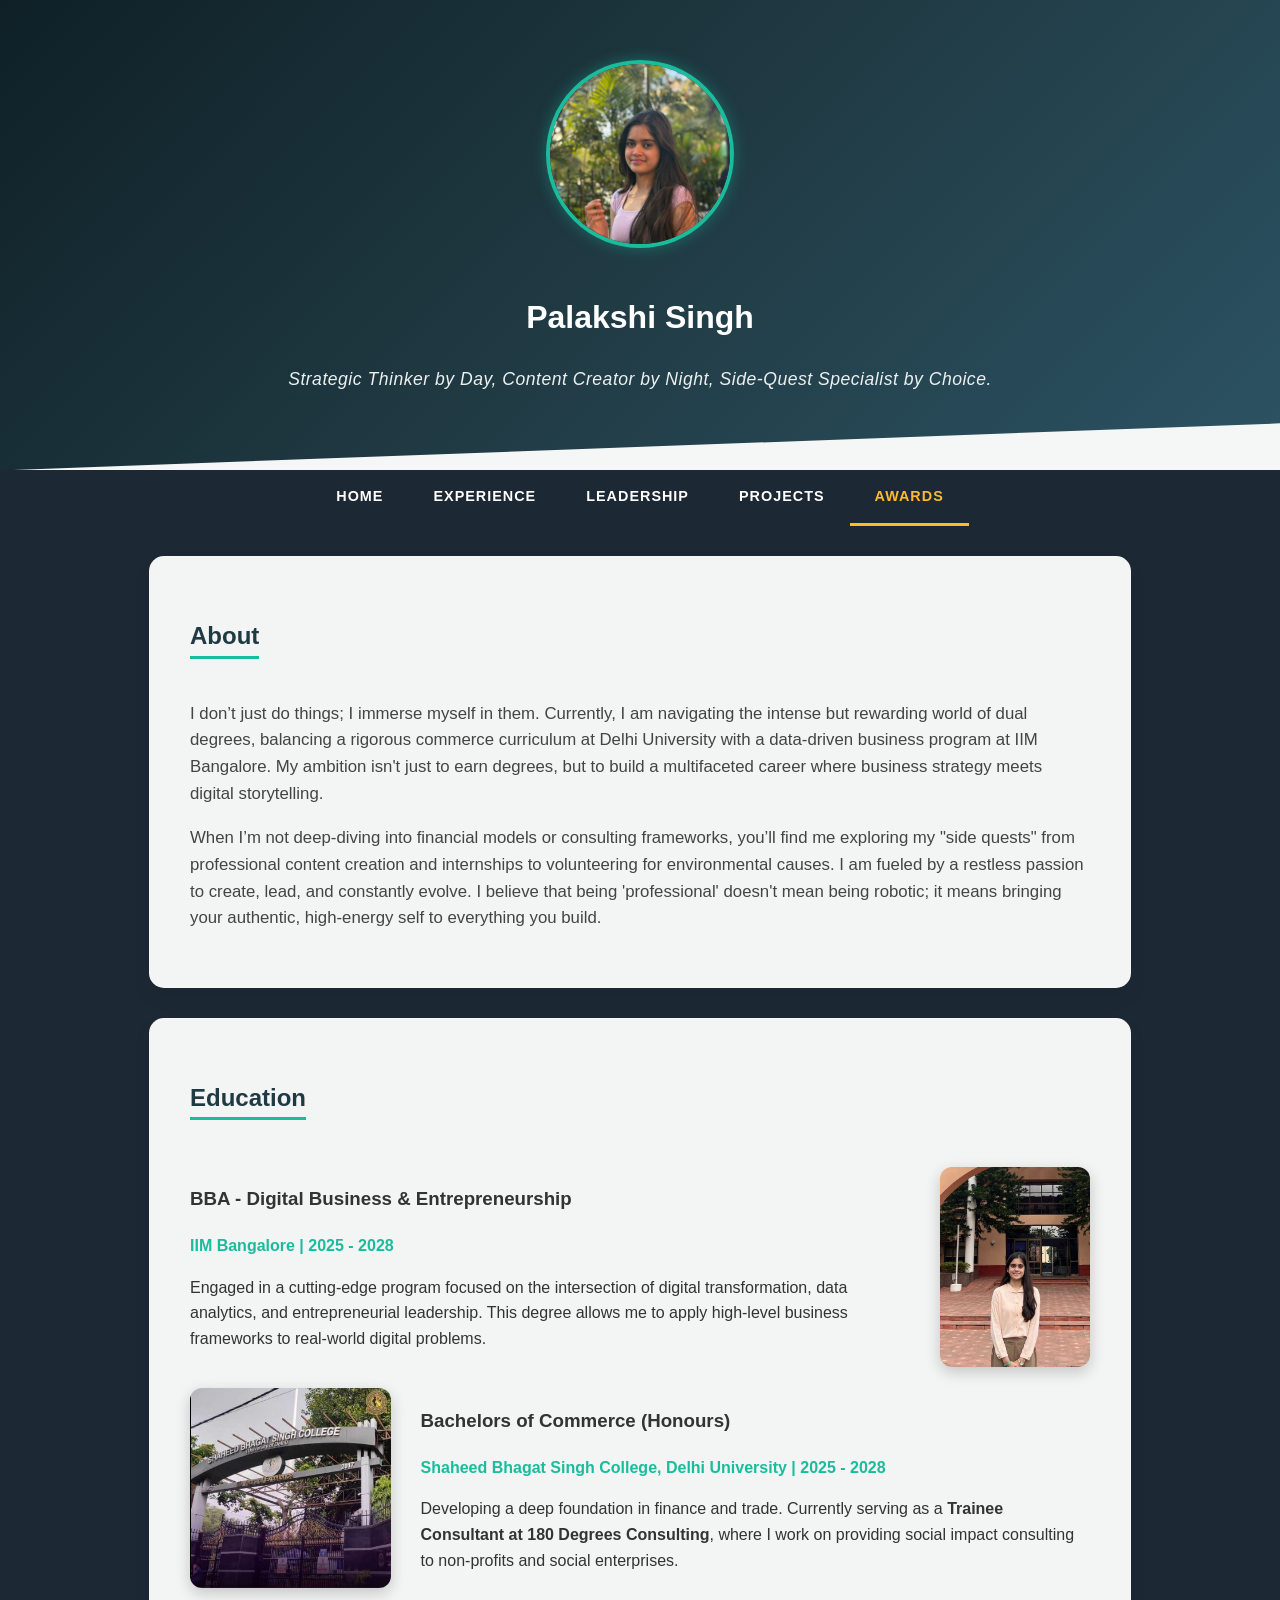
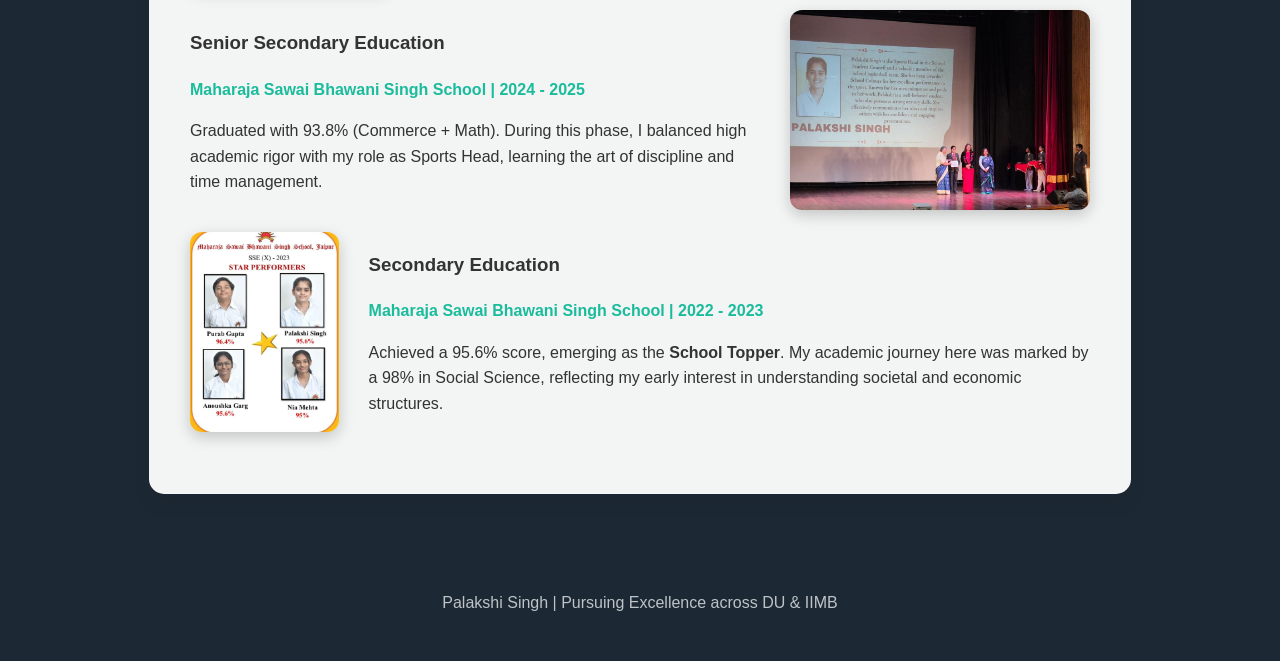
==== commit fbe4a392: "Update index.html" ====
--- a/index.html
+++ b/index.html
@@ -15,13 +15,14 @@
         </div>
     </header>
 
-    <nav>
-    <ul>
-        <li><a href="index.html" class="active">Home</a></li>
-        <li><a href="experience.html">Experience</a></li>
-        <li><a href="leadership.html">Leadership</a></li>
-        <li><a href="projects.html">Projects</a></li> <li><a href="awards.html">Awards</a></li>   </ul>
-</nav>
+   <nav>
+        <ul>
+            <li><a href="index.html">Home</a></li>
+            <li><a href="experience.html">Experience</a></li>
+            <li><a href="leadership.html">Leadership</a></li>
+            <li><a href="projects.html">Projects</a></li>
+            <li><a href="awards.html" class="active">Awards</a></li>
+        </ul>
 
     <main>
         <section class="card">
--- a/style.css
+++ b/style.css
@@ -1,45 +1,181 @@
+/* 1. Variables for easy theme management */
+:root {
+    --primary-gradient: linear-gradient(135deg, #0f2027, #203a43, #2c5364);
+    --accent-color: #1abc9c;
+    --text-dark: #2c3e50;
+    --card-shadow: 0 10px 30px rgba(0,0,0,0.15);
+}
+
+/* 2. Body & Background */
+body {
+    font-family: 'Segoe UI', Roboto, Helvetica, sans-serif;
+    line-height: 1.7;
+    margin: 0;
+    background-color: #f0f2f5;
+    color: var(--text-dark);
+}
+
+/* 3. Header with New Background Gradient */
+header {
+    background: var(--primary-gradient);
+    color: white;
+    padding: 80px 20px;
+    text-align: center;
+    clip-path: polygon(0 0, 100% 0, 100% 85%, 0% 100%); /* Adds a stylish diagonal cut */
+}
+
+.profile-img {
+    width: 220px; /* Larger as requested */
+    height: 220px;
+    border-radius: 50%;
+    border: 6px solid rgba(255,255,255,0.2);
+    object-fit: cover;
+    transition: transform 0.4s ease;
+}
+
+.profile-img:hover {
+    transform: rotate(5deg) scale(1.05);
+}
+
+/* 4. Navigation bar */
+nav {
+    background: #1c2833;
+    position: sticky;
+    top: 0;
+    z-index: 1000;
+}
+
+nav ul {
+    display: flex;
+    justify-content: center;
+    padding: 0;
+    margin: 0;
+    list-style: none;
+}
+
+nav a {
+    color: white;
+    text-decoration: none;
+    padding: 15px 20px;
+    font-size: 0.9rem;
+    text-transform: uppercase;
+    letter-spacing: 1px;
+}
+
+nav a:hover {
+    background: var(--accent-color);
+}
+
+/* 5. Content Cards */
+.card {
+    background: white;
+    max-width: 950px;
+    margin: -40px auto 40px; /* Pulls first card onto the header */
+    padding: 40px;
+    border-radius: 15px;
+    box-shadow: var(--card-shadow);
+    position: relative;
+}
+
+h2 {
+    color: #203a43;
+    border-bottom: 3px solid var(--accent-color);
+    display: inline-block;
+    margin-bottom: 25px;
+}
+
+/* 6. Table Styling */
+table {
+    width: 100%;
+    border-collapse: collapse;
+}
+
+th {
+    background: #f8f9fa;
+    padding: 15px;
+    text-align: left;
+}
+
+td {
+    padding: 15px;
+    border-bottom: 1px solid #eee;
+}
+
+/* 7. Innovation Project Grid */
+.project-container {
+    display: grid;
+    grid-template-columns: repeat(auto-fit, minmax(280px, 1fr));
+    gap: 20px;
+}
+
+.project-box {
+    background: #fdfdfd;
+    border: 1px solid #efefef;
+    padding: 20px;
+    border-radius: 10px;
+    transition: all 0.3s ease;
+}
+
+.project-box:hover {
+    border-color: var(--accent-color);
+    transform: translateY(-5px);
+    box-shadow: 0 5px 15px rgba(0,0,0,0.1);
+}
+
+/* Footer */
+footer {
+    text-align: center;
+    padding: 40px;
+    background: #1c2833;
+    color: #bdc3c7;
+}
+
 :root {
     --primary-gradient: linear-gradient(135deg, #0f2027, #203a43, #2c5364);
     --accent: #1abc9c;
     --highlight: #fdbb2d;
-    --text-dark: #2c3e50;
-    --card-shadow: 0 15px 35px rgba(0,0,0,0.2);
-    --anim: 0.4s cubic-bezier(0.175, 0.885, 0.32, 1.275);
+    --transition-speed: 0.4s;
 }
 
 body {
     font-family: 'Segoe UI', sans-serif;
     margin: 0;
-    background-color: #f0f2f5;
-    color: var(--text-dark);
-}
-
-/* --- THE CLEAN HEADER --- */
+    background-color: #f4f7f6;
+    color: #333;
+    line-height: 1.6;
+}
+
 header {
     background: var(--primary-gradient);
     color: white;
-    padding: 100px 20px 140px; /* Extra bottom padding for the overlap */
-    text-align: center;
-}
-
-header h1 {
-    font-size: 3.5rem;
-    margin: 0;
-    font-weight: 800;
-}
-
-.tagline {
-    font-size: 1.3rem;
-    color: #bdc3c7;
-    margin-top: 10px;
-}
-
-/* --- STICKY NAV --- */
+    padding: 80px 20px;
+    text-align: center;
+    clip-path: polygon(0 0, 100% 0, 100% 90%, 0% 100%);
+}
+
+/* --- 1. PICTURE HOVER EFFECT --- */
+.profile-img {
+    width: 200px;
+    height: 200px;
+    border-radius: 50%;
+    border: 4px solid var(--accent);
+    object-fit: cover;
+    margin-bottom: 15px;
+    box-shadow: 0 0 15px rgba(26, 188, 156, 0.4);
+    transition: transform var(--transition-speed) ease, box-shadow var(--transition-speed) ease;
+}
+
+.profile-img:hover {
+    transform: scale(1.1) rotate(3deg); /* Slightly grows and tilts */
+    box-shadow: 0 0 30px rgba(26, 188, 156, 0.8); /* Glow intensifies */
+    cursor: pointer;
+}
+
 nav {
     background: #1c2833;
     position: sticky;
     top: 0;
-    z-index: 1000;
+    z-index: 100;
 }
 
 nav ul {
@@ -47,100 +183,312 @@
     justify-content: center;
     list-style: none;
     padding: 0;
-    margin: 0;
 }
 
 nav a {
     color: white;
     text-decoration: none;
-    padding: 20px 30px;
+    padding: 15px 25px;
     display: block;
     font-weight: bold;
-    text-transform: uppercase;
-    font-size: 0.85rem;
-    transition: 0.3s;
-}
-
-nav a:hover, nav a.active {
+    transition: color 0.3s ease;
+}
+
+nav a:hover {
     color: var(--highlight);
-    background: rgba(255,255,255,0.05);
-}
-
-/* --- THE FLOATING CARD (THE HOVER EFFECT) --- */
+}
+
+/* --- 2. SECTION (CARD) HOVER EFFECT --- */
 .card {
     background: white;
-    max-width: 1000px;
-    margin: -80px auto 60px !important; /* Lifts the card into the header space */
-    padding: 50px;
+    max-width: 950px;
+    margin: -30px auto 40px;
+    padding: 40px;
     border-radius: 15px;
-    box-shadow: var(--card-shadow);
-    border-top: 8px solid var(--accent);
-    position: relative;
-    z-index: 10;
-    transition: transform var(--anim), box-shadow var(--anim);
+    box-shadow: 0 10px 30px rgba(0,0,0,0.1);
+    border-top: 5px solid var(--accent);
+    transition: transform var(--transition-speed) ease, box-shadow var(--transition-speed) ease;
 }
 
 .card:hover {
-    transform: translateY(-15px); /* This is your Lift-Up effect */
-    box-shadow: 0 30px 60px rgba(0,0,0,0.3);
-}
-
-/* --- PROJECT GRID & WATERMARKS --- */
-.project-grid {
-    display: grid !important;
-    grid-template-columns: repeat(auto-fit, minmax(300px, 1fr)) !important;
-    gap: 30px !important;
-    margin-top: 40px;
-}
-
-.project-item {
-    position: relative;
-    background: #fff;
-    padding: 30px;
-    border-radius: 12px;
-    border: 1px solid #eee;
-    border-left: 6px solid var(--highlight);
-    overflow: hidden;
-}
-
-.project-item::before {
-    content: "";
-    position: absolute;
-    top: 50%; left: 50%;
-    transform: translate(-50%, -50%);
-    width: 110px; height: 110px;
-    background-repeat: no-repeat;
-    background-position: center;
-    background-size: contain;
-    opacity: 0.07; /* Very light watermark */
-    z-index: 0;
-}
-
-/* Keep text above watermark */
-.project-item h3, .project-item p, .project-item a { position: relative; z-index: 1; }
-
-/* WATERMARK IMAGE ASSIGNMENTS */
-.aaranya::before { background-image: url('aaranya-wm.jpeg'); }
-.paysolve::before { background-image: url('paysolve-wm.jpeg'); }
-.sportsync::before { background-image: url('sportsync-wm.jpeg'); }
-.lingolink::before { background-image: url('lingolink-wm.jpeg'); }
-.keratech::before { background-image: url('keratech-wm.jpeg'); }
-.solar::before { background-image: url('solar-wm.jpeg'); }
-.activage::before { background-image: url('activage-wm.jpeg'); }
-.novel::before { background-image: url('novel-wm.jpeg'); }
-.intach::before { background-image: url('intach-wm.jpeg'); }
-.feedish::before { background-image: url('feedish-wm.jpeg'); }
-
-/* --- ACHIEVEMENT ROWS --- */
+    transform: translateY(-10px); /* Lifts the entire section up */
+    box-shadow: 0 20px 40px rgba(0,0,0,0.2); /* Shadow deepens for depth */
+}
+
 .achievement-row {
     display: flex;
     align-items: center;
     gap: 40px;
     margin-bottom: 50px;
 }
-.achievement-row.reverse { flex-direction: row-reverse; }
+
+.achievement-row.reverse {
+    flex-direction: row-reverse;
+}
+
+/* Achievement Image Hover */
 .achievement-img {
-    width: 320px;
+    width: 300px;
+    height: 200px;
+    object-fit: cover;
+    border-radius: 12px;
+    box-shadow: 0 5px 15px rgba(0,0,0,0.1);
+    transition: transform 0.3s ease;
+}
+
+.achievement-img:hover {
+    transform: scale(1.05);
+}
+
+/* Project Item Hover */
+.project-item {
+    background: #fafafa;
+    padding: 20px;
+    border-left: 4px solid var(--highlight);
+    border-radius: 5px;
+    transition: background 0.3s ease, transform 0.3s ease;
+}
+
+.project-item:hover {
+    background: #fff;
+    transform: translateX(10px); /* Slides slightly to the right */
+}
+
+.pdf-btn {
+    display: inline-block;
+    padding: 12px 30px;
+    background: var(--primary-gradient);
+    color: white;
+    text-decoration: none;
+    border-radius: 50px;
+    margin-top: 15px;
+    transition: all 0.3s ease;
+}
+
+.pdf-btn:hover {
+    background: var(--accent);
+    letter-spacing: 1px; /* Expands slightly for effect */
+}
+
+footer {
+    text-align: center;
+    padding: 40px;
+    background: #1c2833;
+    color: white;
+}
+
+:root {
+    --primary-gradient: linear-gradient(135deg, #0f2027, #203a43, #2c5364);
+    --accent: #1abc9c;
+    --highlight: #fdbb2d;
+    --anim: 0.4s cubic-bezier(0.175, 0.885, 0.32, 1.275);
+}
+
+body {
+    font-family: 'Segoe UI', sans-serif;
+    margin: 0;
+    background-color: #f4f7f6;
+    color: #333;
+}
+
+header {
+    background: var(--primary-gradient);
+    color: white;
+    padding: 80px 20px;
+    text-align: center;
+    clip-path: polygon(0 0, 100% 0, 100% 90%, 0% 100%);
+}
+
+/* --- INTERACTIVE PICTURE --- */
+.profile-img {
+    width: 210px;
+    height: 210px;
+    border-radius: 50%;
+    border: 5px solid var(--accent);
+    object-fit: cover;
+    transition: transform var(--anim), box-shadow var(--anim);
+}
+
+.profile-img:hover {
+    transform: scale(1.1) rotate(5deg);
+    box-shadow: 0 0 25px var(--accent);
+}
+
+nav { background: #1c2833; position: sticky; top: 0; z-index: 100; }
+nav ul { display: flex; justify-content: center; list-style: none; padding: 0; }
+nav a { color: white; text-decoration: none; padding: 15px 25px; font-weight: bold; transition: 0.3s; }
+nav a:hover { color: var(--highlight); }
+
+/* --- INTERACTIVE SECTIONS (CARDS) --- */
+.card {
+    background: white;
+    max-width: 950px;
+    margin: -30px auto 40px;
+    padding: 40px;
     border-radius: 15px;
     box-shadow: 0 10px 20px rgba(0,0,0,0.1);
-}
+    border-top: 5px solid var(--accent);
+    transition: transform var(--anim), box-shadow var(--anim);
+}
+
+.card:hover {
+    transform: translateY(-12px);
+    box-shadow: 0 20px 40px rgba(0,0,0,0.15);
+}
+
+.achievement-row { display: flex; align-items: center; gap: 40px; margin-top: 20px; }
+.achievement-row.reverse { flex-direction: row-reverse; }
+
+.achievement-img {
+    width: 280px;
+    height: 180px;
+    border-radius: 10px;
+    object-fit: cover;
+    transition: transform 0.4s ease;
+}
+
+.achievement-img:hover { transform: scale(1.05); }
+
+/* Project Grid & Items */
+.project-grid { display: grid; grid-template-columns: repeat(auto-fit, minmax(220px, 1fr)); gap: 15px; margin-top: 20px; }
+.project-item {
+    background: #fafafa;
+    padding: 15px;
+    border-radius: 8px;
+    border-left: 4px solid var(--highlight);
+    transition: transform 0.3s ease, background 0.3s ease;
+}
+
+.project-item:hover {
+    transform: translateX(8px);
+    background: #fff;
+}
+
+.btn-small { font-size: 0.8rem; color: var(--accent); text-decoration: none; font-weight: bold; }
+footer { text-align: center; padding: 40px; background: #1c2833; color: white; }
+
+:root {
+    --bg-gradient: linear-gradient(135deg, #0f2027, #203a43, #2c5364);
+    --accent: #1abc9c;
+    --highlight: #fdbb2d;
+    --transition: 0.4s cubic-bezier(0.175, 0.885, 0.32, 1.275);
+}
+
+body { font-family: 'Segoe UI', sans-serif; margin: 0; background: #f4f7f6; color: #333; }
+
+/* Interactive Header & Nav */
+header { background: var(--bg-gradient); color: white; padding: 60px 20px; text-align: center; }
+.profile-img { 
+    width: 180px; height: 180px; border-radius: 50%; border: 4px solid var(--accent); 
+    transition: var(--transition);
+}
+.profile-img:hover { transform: scale(1.1) rotate(5deg); box-shadow: 0 0 20px var(--accent); }
+
+nav { background: #1c2833; position: sticky; top: 0; z-index: 1000; }
+nav ul { display: flex; justify-content: center; list-style: none; padding: 0; margin: 0; }
+nav a { color: white; text-decoration: none; padding: 15px 25px; font-weight: bold; transition: 0.3s; }
+nav a:hover, .active { color: var(--highlight); border-bottom: 2px solid var(--highlight); }
+
+/* Card Animations */
+.card {
+    background: white; max-width: 900px; margin: 30px auto; padding: 40px; 
+    border-radius: 15px; box-shadow: 0 10px 20px rgba(0,0,0,0.05);
+    border-top: 5px solid var(--accent); transition: var(--transition);
+}
+.card:hover { transform: translateY(-10px); box-shadow: 0 20px 40px rgba(0,0,0,0.15); }
+
+/* Content Layouts */
+.achievement-row { display: flex; align-items: center; gap: 30px; margin: 20px 0; }
+.achievement-row.reverse { flex-direction: row-reverse; }
+.achievement-img { width: 250px; border-radius: 10px; transition: 0.3s; }
+.achievement-img:hover { transform: scale(1.05); }
+
+.detail-box { padding: 15px; border-left: 4px solid var(--accent); background: #fafafa; margin-bottom: 15px; }
+
+.project-grid { display: grid; grid-template-columns: repeat(auto-fit, minmax(250px, 1fr)); gap: 15px; }
+.project-item { 
+    background: #fdfdfd; padding: 15px; border: 1px solid #eee; border-radius: 8px; 
+    transition: 0.3s; border-left: 4px solid var(--highlight);
+}
+.project-item:hover { transform: translateX(10px); background: #fff; }
+
+.btn-pdf { color: var(--accent); font-weight: bold; text-decoration: none; font-size: 0.9rem; }
+
+/* Add these new rules to your existing style.css */
+
+.tagline {
+    font-size: 1.1rem;
+    font-weight: 300;
+    color: #ecf0f1;
+    font-style: italic;
+    margin-top: 10px;
+    letter-spacing: 0.5px;
+}
+
+.institution {
+    font-weight: bold;
+    color: var(--accent);
+    margin-bottom: 5px;
+}
+
+.about-content p {
+    margin-bottom: 15px;
+    font-size: 1.05rem;
+    color: #444;
+}
+
+/* Enhancing the Active Nav Link */
+nav a.active {
+    border-bottom: 3px solid var(--highlight);
+    color: var(--highlight);
+}
+
+footer {
+    text-align: center;
+    padding: 30px;
+    background: #1c2833;
+    color: #bdc3c7;
+    margin-top: 50px;
+}
+
+/* Ensure consistent image sizing for the internship/volunteering images */
+.achievement-img {
+    width: 300px;
+    height: 200px;
+    object-fit: cover; /* This prevents the images from looking stretched */
+    border-radius: 12px;
+    box-shadow: 0 5px 15px rgba(0,0,0,0.2);
+    transition: transform 0.4s ease, box-shadow 0.4s ease;
+}
+
+.achievement-img:hover {
+    transform: scale(1.05);
+    box-shadow: 0 8px 25px rgba(0,0,0,0.3);
+}
+
+/* Smooth Scrolling for the whole site */
+html {
+    scroll-behavior: smooth;
+}
+
+/* Custom Scrollbar for a premium look */
+::-webkit-scrollbar {
+    width: 10px;
+}
+::-webkit-scrollbar-track {
+    background: #1c2833;
+}
+::-webkit-scrollbar-thumb {
+    background: var(--accent);
+    border-radius: 10px;
+}
+::-webkit-scrollbar-thumb:hover {
+    background: var(--highlight);
+}
+
+/* Glassmorphism effect for cards - The 'Crazy-Level' look */
+.card {
+    background: rgba(255, 255, 255, 0.95);
+    backdrop-filter: blur(10px);
+    border: 1px solid rgba(255, 255, 255, 0.2);
+}
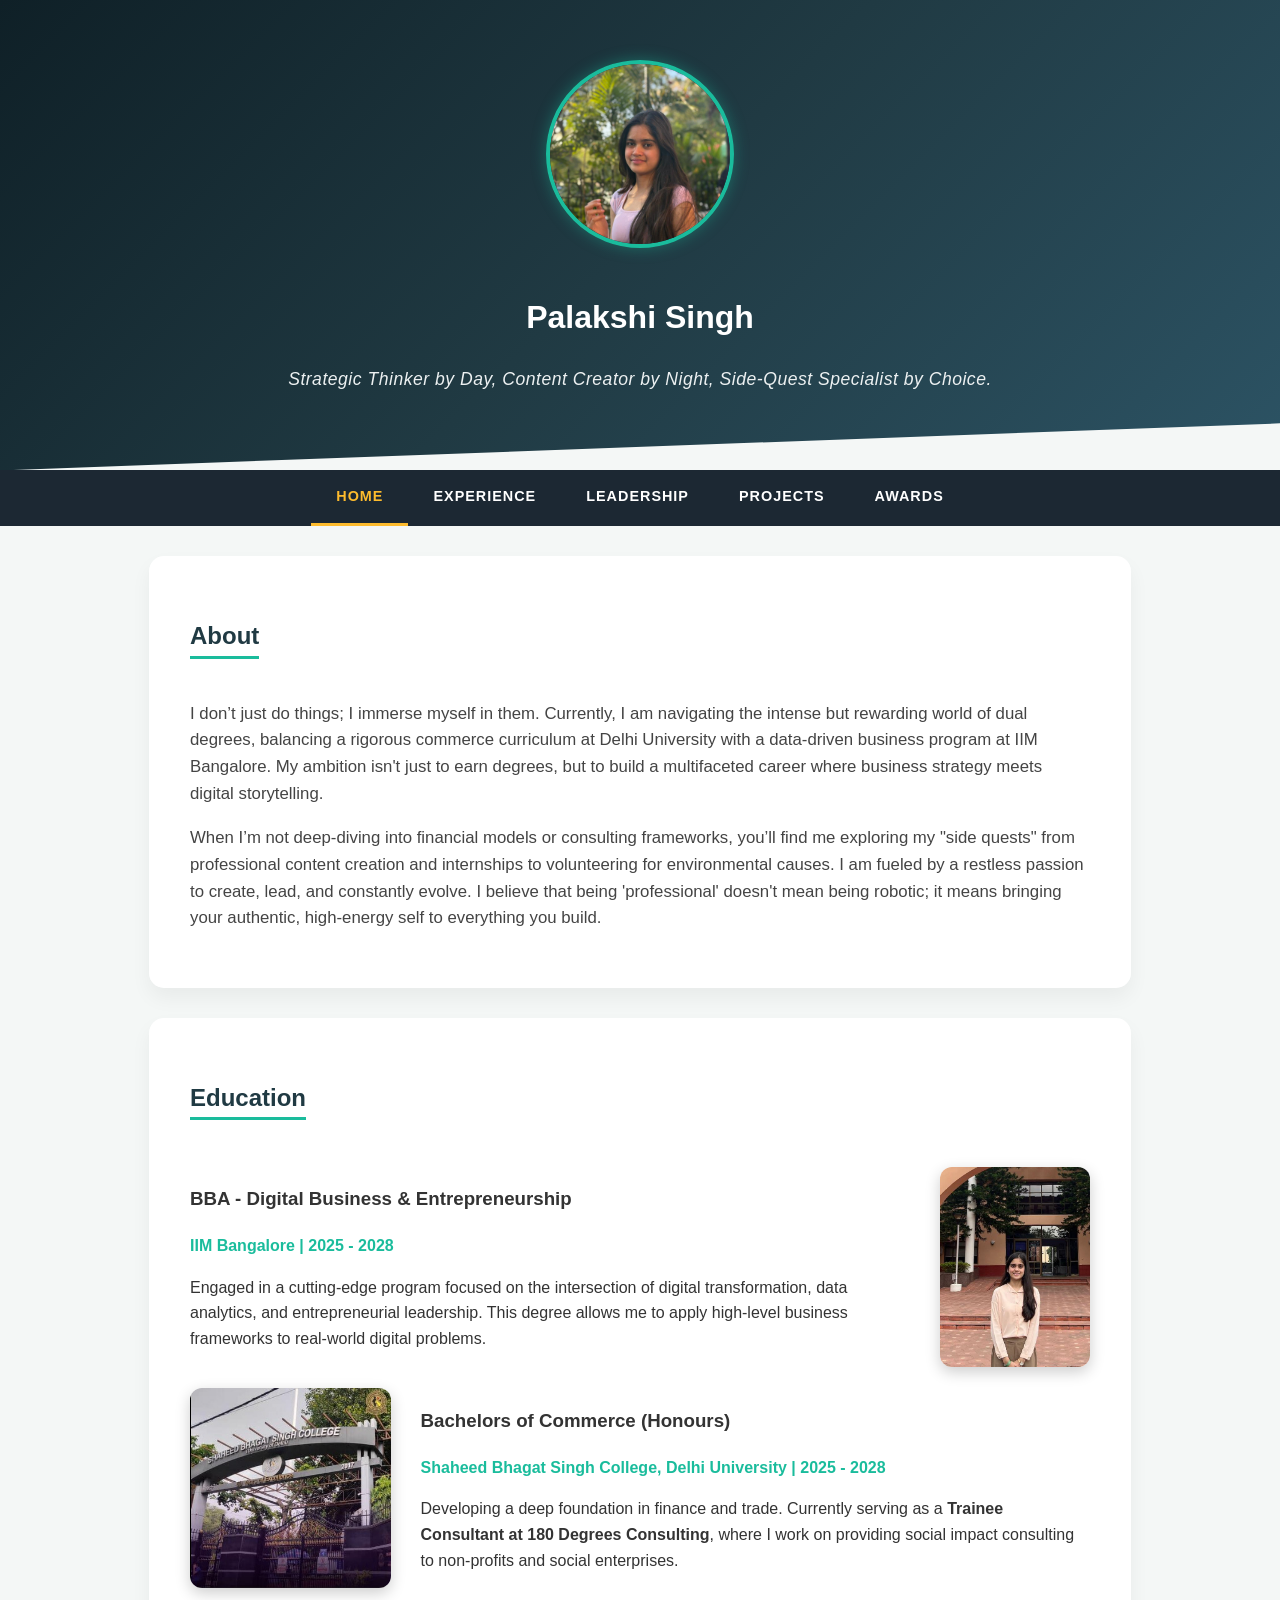
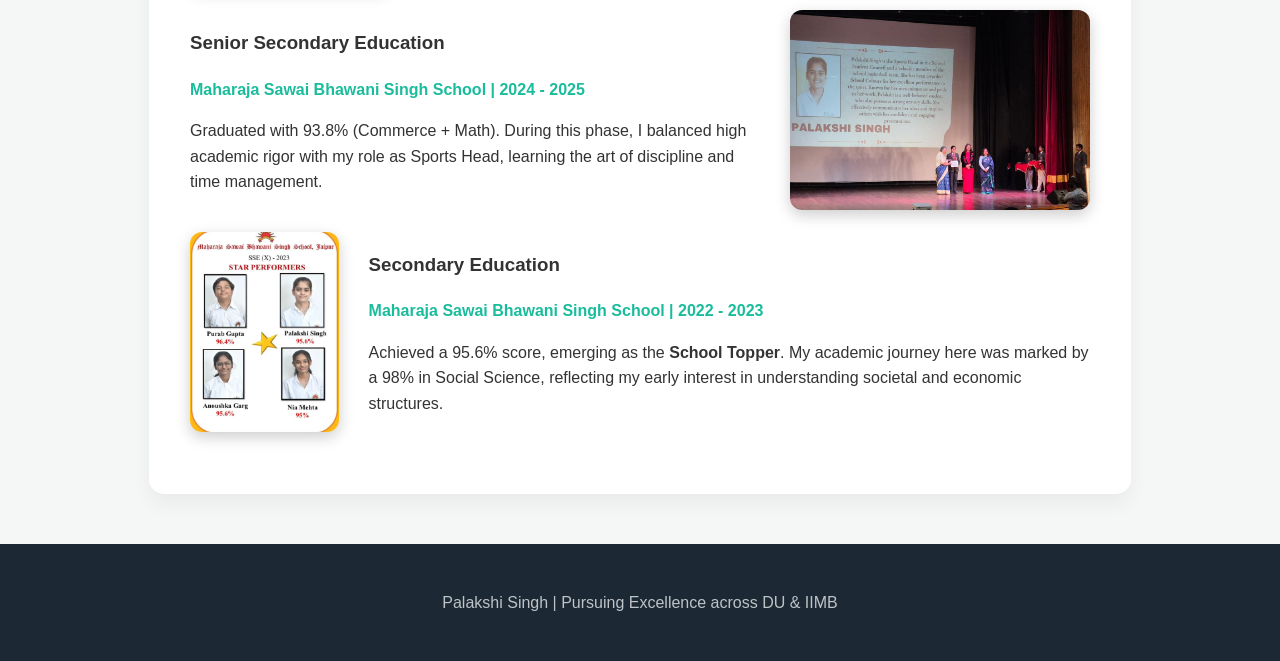
==== commit ef81f351: "Update index.html" ====
--- a/index.html
+++ b/index.html
@@ -16,13 +16,13 @@
     </header>
 
    <nav>
-        <ul>
-            <li><a href="index.html">Home</a></li>
-            <li><a href="experience.html">Experience</a></li>
-            <li><a href="leadership.html">Leadership</a></li>
-            <li><a href="projects.html">Projects</a></li>
-            <li><a href="awards.html" class="active">Awards</a></li>
-        </ul>
+    <ul>
+        <li><a href="index.html" class="active">Home</a></li> <li><a href="experience.html">Experience</a></li>
+        <li><a href="leadership.html">Leadership</a></li>
+        <li><a href="projects.html">Projects</a></li>
+        <li><a href="awards.html">Awards</a></li>
+    </ul>
+</nav>
 
     <main>
         <section class="card">
